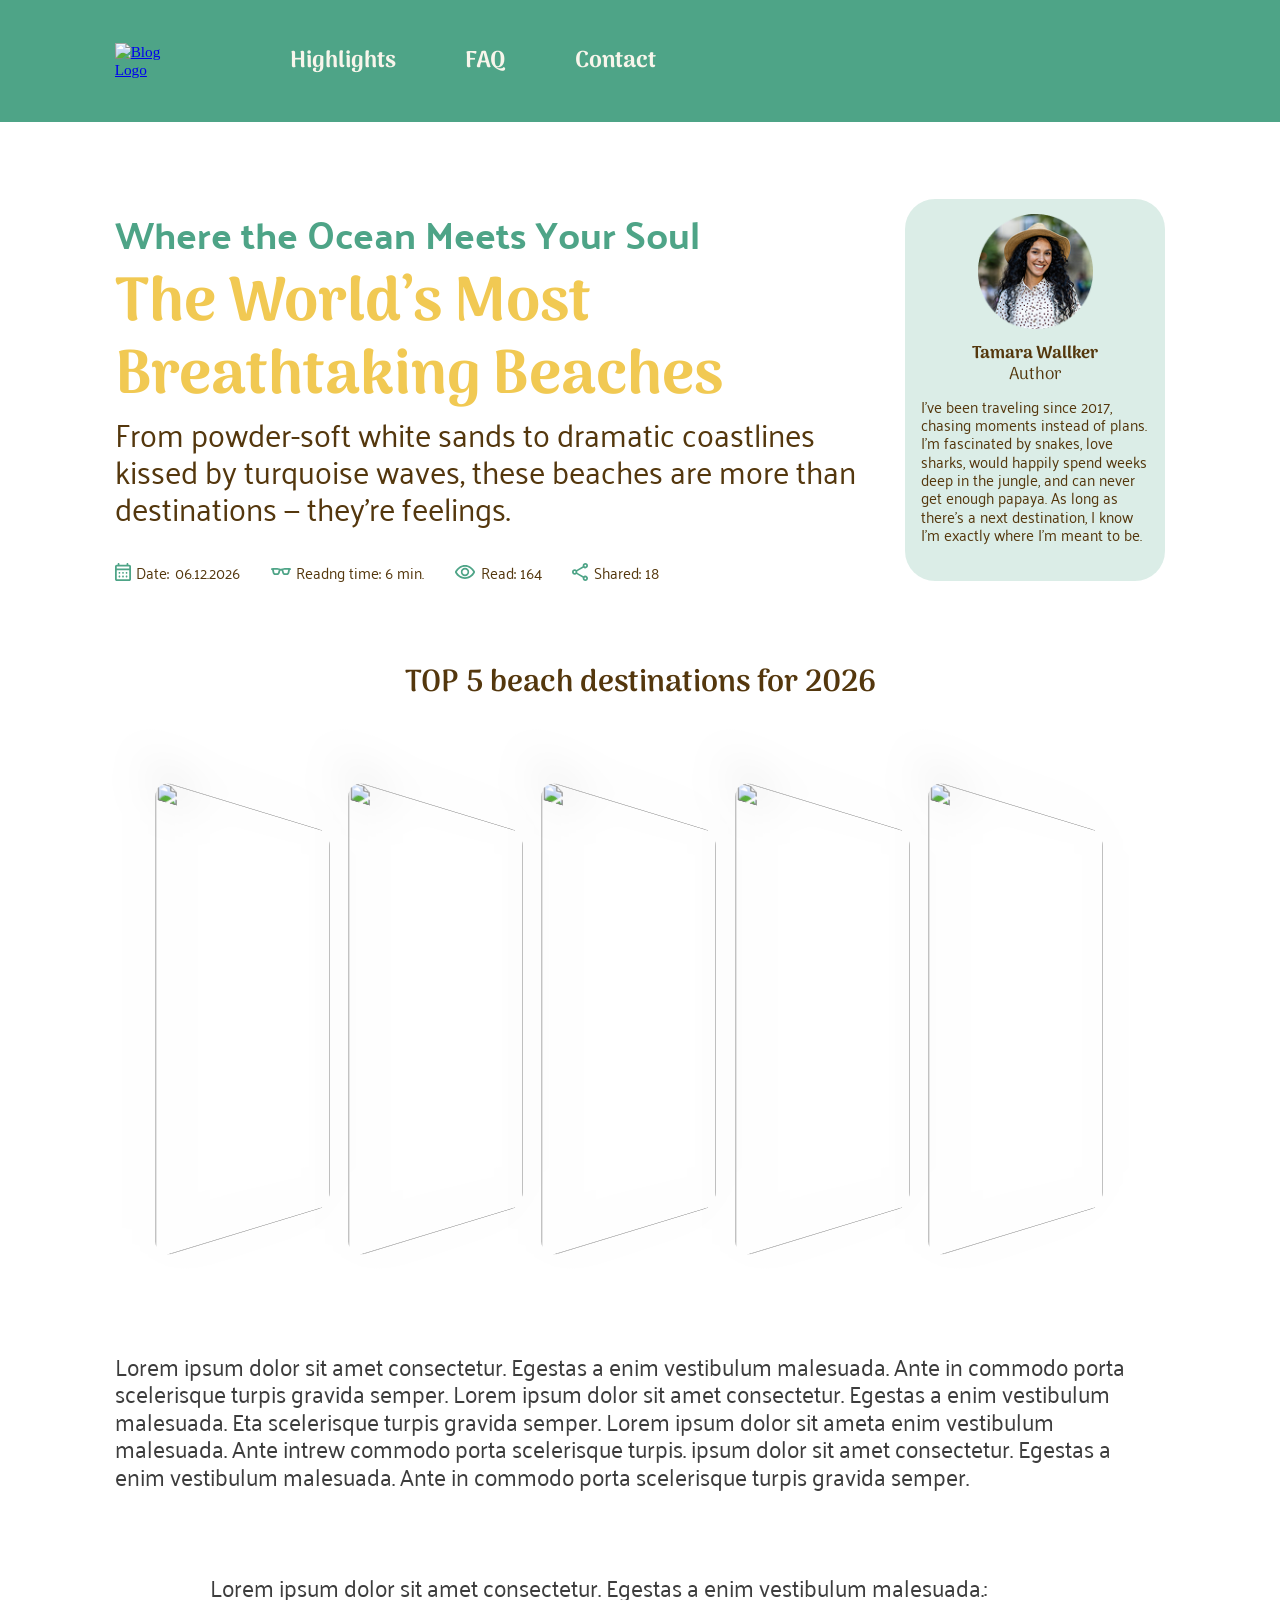
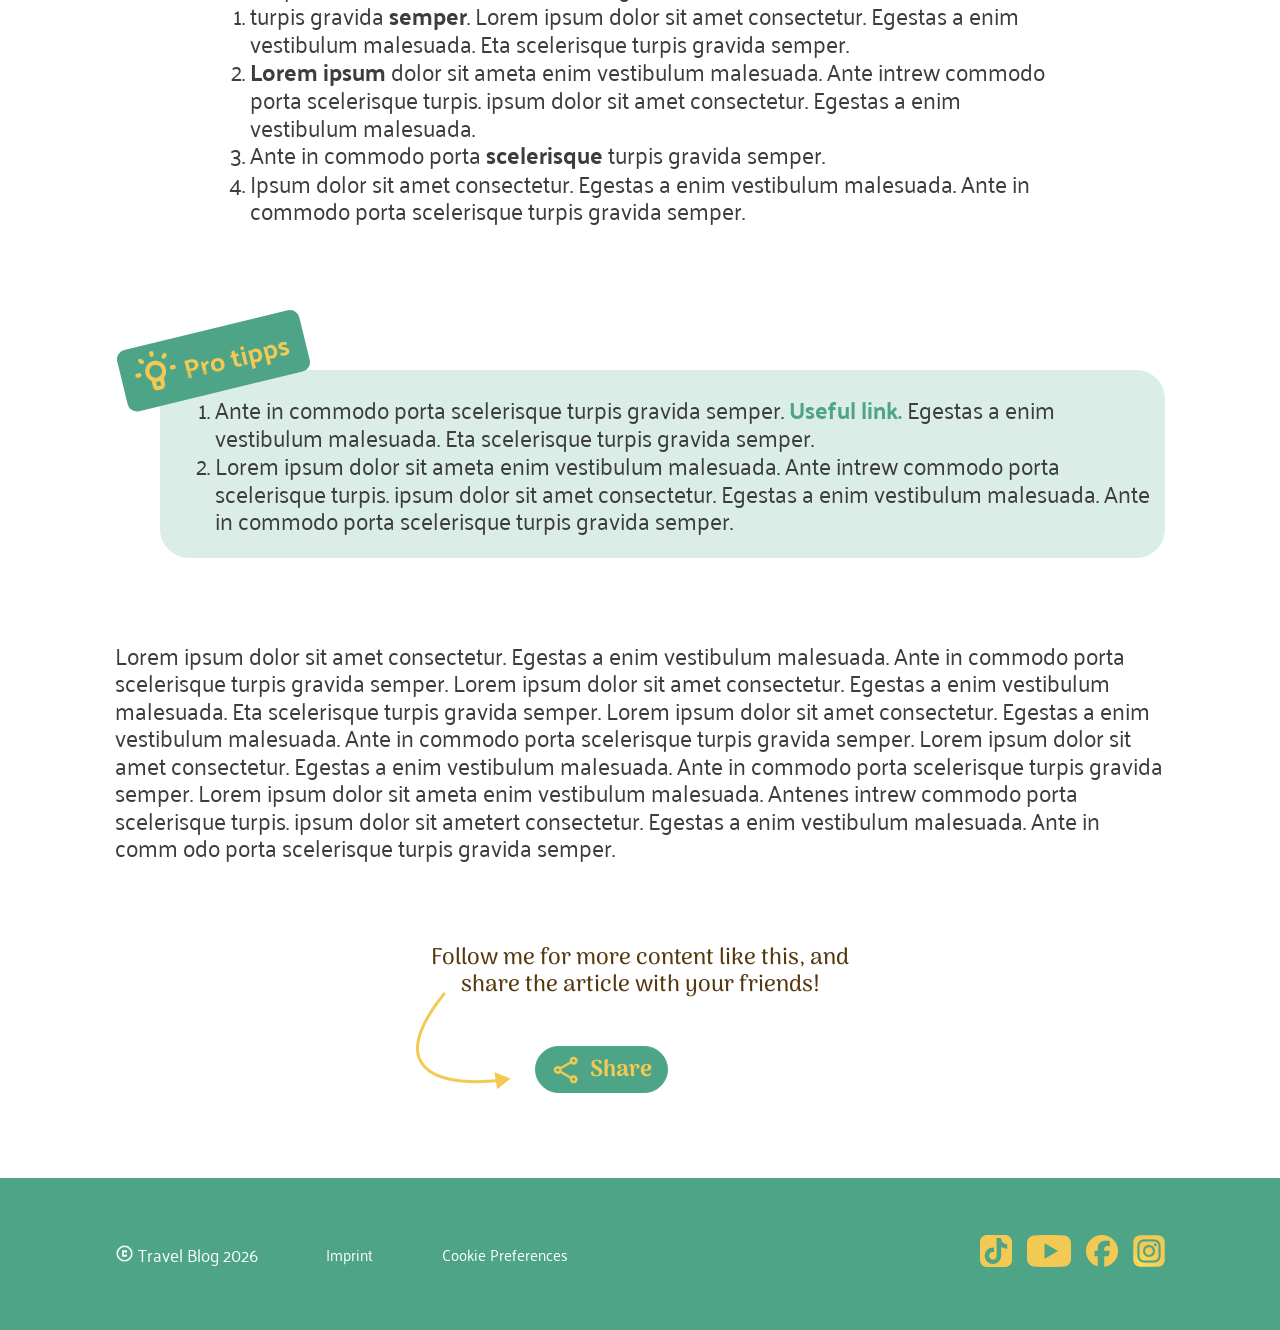
==== article_1.html @ da07038d "wip" ====
<!DOCTYPE html>
<html lang="en">

<head>
    <meta charset="UTF-8">
    <meta name="viewport" content="width=device-width, initial-scale=1.0">
    <link rel="stylesheet" href="./style.css">
    <link rel="stylesheet" href="./fonts.css">
    <title>Article 1 / Carousel</title>
</head>

<body>
    <header class="site-header">
        <div class="site-header_content">
            <a href="#" class="logo">
                <img src="./assets/icons/logo.svg" alt="Blog Logo">
            </a>

            <nav class="site-nav">
                <a href="./index.html#highlights">Highlights</a>
                <a href="./index.html#faq">FAQ</a>
                <a href="./index.html#contact">Contact</a>
            </nav>
        </div>
    </header>
    <section class="author_section">
        <div class="author_header">
            <div class="title_wrapper">
                <h2>Where the Ocean Meets Your Soul</h2>
                <h1>The World’s Most Breathtaking Beaches</h1>
                <p>From powder-soft white sands to dramatic coastlines kissed by turquoise waves, these beaches are more
                    than
                    destinations — they’re feelings.</p>
            </div>
            <div class="header_date">
                <div class="wrapper">
                    <img src="./assets/icons/calendar_month.svg" alt="">
                    <p>Date:</p><p id="date"></p>
                </div>
                <div class="wrapper">
                    <img src="./assets/icons/eyeglasses_2.svg" alt="">
                    <p>Readng time: 6 min.</p>
                </div>
                <div class="wrapper">
                    <img src="./assets/icons/visibility.svg" alt="">
                    <p>Read: 164</p>
                </div>
                <div class="wrapper">
                    <img src="./assets/icons/share.svg" alt="">
                    <p>Shared: 18</p>
                </div>
            </div>
        </div>

        <div class="author_card">
            <img src="./assets/img/Avatar.png" alt="Bild der Autorin">
            <div class="author_name">
                <h3>Tamara Wallker</h3>
                <h4>Author</h4>
            </div>
            <p>I’ve been traveling since 2017, chasing moments instead of plans.
                I’m fascinated by snakes, love sharks, would happily spend weeks deep in the jungle, and can never get
                enough papaya. As long as there’s a next destination, I know I’m exactly where I’m meant to be.</p>
        </div>
    </section>
    <section class="carousel_section">
        <h2>TOP 5 beach destinations for 2026</h2>
        <div class="carousel">
            <div class="carousel_element">
                <img src="./assets/img/beach_4.jpg" alt="">
            </div>
            <div class="carousel_element">
                <img src="./assets/img/beach_3.jpg" alt="">
            </div>
            <div class="carousel_element">
                <img src="./assets/img/beach_2.jpg" alt="">
            </div>
            <div class="carousel_element">
                <img src="./assets/img/beach_1.jpg" alt="">
            </div>
            <div class="carousel_element">
                <img src="./assets/img/beach_5.jpg" alt="">
            </div>
        </div>
    </section>
    <section class="text_section">
        <p>Lorem ipsum dolor sit amet consectetur. Egestas a enim vestibulum malesuada. Ante in commodo porta
            scelerisque turpis gravida semper. Lorem ipsum dolor sit amet consectetur. Egestas a enim vestibulum
            malesuada. Eta scelerisque turpis gravida semper. Lorem ipsum dolor sit ameta enim vestibulum malesuada.
            Ante intrew commodo porta scelerisque turpis. ipsum dolor sit amet consectetur. Egestas a enim vestibulum
            malesuada. Ante in commodo porta scelerisque turpis gravida semper.
        </p>

        <div class="list">
            <p>Lorem ipsum dolor sit amet consectetur. Egestas a enim vestibulum malesuada.:</p>
            <ol>
                <li>turpis gravida <span>semper</span>. Lorem ipsum dolor sit amet consectetur. Egestas a enim
                    vestibulum malesuada.
                    Eta
                    scelerisque turpis gravida semper.</li>
                <li><span>Lorem ipsum</span> dolor sit ameta enim vestibulum malesuada. Ante intrew commodo porta
                    scelerisque turpis.
                    ipsum dolor sit amet consectetur. Egestas a enim vestibulum malesuada.</li>
                <li> Ante in commodo porta <span>scelerisque</span> turpis gravida semper. </li>
                <li>Ipsum dolor sit amet consectetur. Egestas a enim vestibulum malesuada. Ante in commodo porta
                    scelerisque
                    turpis gravida semper. </li>
            </ol>
        </div>

        <div class="tipps">
            <img src="./assets/icons/tipps_icon.svg" alt="">
            <div class="tipps_wrapper">
                <ol>
                    <li>Ante in commodo porta scelerisque turpis gravida semper. <span>Useful link.</span> Egestas a
                        enim vestibulum
                        malesuada. Eta scelerisque turpis gravida semper.</li>
                    <li>Lorem ipsum dolor sit ameta enim vestibulum malesuada. Ante intrew commodo porta scelerisque
                        turpis.
                        ipsum dolor sit amet consectetur. Egestas a enim vestibulum malesuada. Ante in commodo porta
                        scelerisque turpis gravida semper.</li>
                </ol>
            </div>
        </div>

        <p>Lorem ipsum dolor sit amet consectetur. Egestas a enim vestibulum malesuada. Ante in commodo porta
            scelerisque turpis gravida semper. Lorem ipsum dolor sit amet consectetur. Egestas a enim vestibulum
            malesuada. Eta scelerisque turpis gravida semper. Lorem ipsum dolor sit amet consectetur.
            Egestas a enim vestibulum malesuada. Ante in commodo porta scelerisque turpis gravida semper. Lorem ipsum
            dolor sit amet consectetur. Egestas a enim vestibulum malesuada. Ante in commodo porta scelerisque turpis
            gravida semper. Lorem ipsum dolor sit ameta enim vestibulum malesuada. Antenes intrew commodo porta
            scelerisque turpis. ipsum dolor sit ametert consectetur. Egestas a enim vestibulum malesuada. Ante in comm
            odo porta scelerisque turpis gravida semper.
        </p>
    </section>

    <section class="follow_section">
        <p>
            <img src="./assets/icons/arrow.svg" alt="">
            <img src="./assets/icons/arrow_responsive.svg" class="arrow_responsive" alt="">
            Follow me for more content like this, and<br>share the article with your friends!
        </p>
        <div class="share_wrapper">
            <button class="share_button">
                <img src="./assets/icons/share_yellow.svg" alt="share_icon_yellow">
                Share
            </button>
            <div class="share_links_div">
                <img src="./assets/icons/share.svg" alt="share_icon_green">
                <div class="share_links">
                    <a href="#">LinkedIn</a>
                    <a href="#">WhatsApp</a>
                </div>
            </div>
        </div>
    </section>

    <footer>
        <div class="footer_wrapper">
            <div class="footer_schriftlich">
                <div class="footer_copyright">
                    <img src="assets/icons/copyright-2.png">
                    <p>Travel Blog 2026</p>
                </div>
                <p>Imprint</p>
                <p>Cookie Preferences</p>
            </div>

            <div class="footer_social">
                <a href="https://www.tiktok.com/explore"><img src="assets/icons/Tiktok_icon 1.png" alt="Tiktok"></a>
                <a href="https://www.youtube.com/"><img src="assets/icons/youtube.png" alt="Youtube"></a>
                <a href="https://www.facebook.com/"><img src="assets/icons/facebook.png" alt="Facebook"></a>
                <a href="https://www.instagram.com/"> <img src="assets/icons/Instagram_logo_2016 1.png" alt="Instagram">
                </a>
            </div>
        </div>
    </footer>

    <script>
        const d = new Date();
        const day = String(d.getDate()).padStart(2, '0');
        const month = String(d.getMonth() + 1).padStart(2, '0'); // +1, da Monate bei 0 beginnen
        const year = d.getFullYear();
        const formattedDate = `${day}.${month}.${year}`;
        document.getElementById("date").innerHTML = formattedDate;
    </script>
</body>

</html>
---- style.css ----
* {
    margin: 0;
    box-sizing: border-box;
    scroll-behavior: smooth;
}

html {
    font-size: 16px;
}

.site-header {
    background-color: rgba(78, 164, 135, 1);
    width: 100%;
}

.site-header_content {
    height: 8rem;
    padding: 0 7.5rem;
    display: flex;
    align-items: center;
    gap: 7rem;
}

.site-nav a:hover {
    color: rgba(241, 201, 83, 1);
}

.logo img {
    width: 4.5rem;
    height: auto;
    display: block;
}

.site-nav {
    display: flex;
    gap: 4.5rem;
    flex-direction: row;
}

.site-nav a {
    text-decoration: none;
    color: rgba(248, 245, 235, 1);
    font-family: 'Arima';
    font-weight: 700;
    font-size: 1.5rem;
}


.hero-section {
    width: 100%;
}

.hero-shell {
    width: 100%;
    max-width: none;
    margin: 0;
    padding-bottom: 26px;
    overflow: hidden;
}

.hero-stage {
    position: relative;
    width: 100%;
    max-width: none;
    height: 515px;
    margin: 0;
    overflow: visible;
}

.hero-bg {
    position: absolute;
    inset: 0;
    width: 100%;
    height: 515px;
    object-fit: cover;
    object-position: center;
    transform: none;
    left: 0;
    z-index: 1;
}

.hero-left {
    position: absolute;
    top: 0;
    left: 0;
    width: 647px;
    height: 540px;
    z-index: 3;
    pointer-events: none;
}

.hero-shape {
    position: absolute;
    top: 0;
    left: 0;
    width: 647px;
    height: 540px;
    object-fit: fill;
    display: block;
    z-index: 1;
}

.hero-text {
    position: absolute;
    top: 143px;
    left: 104px;
    width: 345px;
    height: 227px;
    display: flex;
    flex-direction: column;
    gap: 32px;
    z-index: 4;
}

.hero-text h1 {
    font-family: 'Arima';
    font-weight: 700;
    font-size: 60px;
    line-height: 1.2;
    color: rgba(84, 55, 13, 1);
    margin: 0;
}

.hero-text p {
    font-family: 'Palanquin';
    font-weight: 500;
    font-size: 28px;
    line-height: 1.1;
    color: rgba(84, 55, 13, 1);
    margin: 0;
}

.hero-badge {
    position: absolute;
    left: 444px;
    top: 284px;
    width: 160px;
    height: 160px;

    z-index: 6;
    border-radius: 50%;
    background: #4EA487;
    box-shadow: 0 10px 22px rgba(0, 0, 0, 0.25);
}

.hero-badge-rotator {
    position: absolute;
    width: 132px;
    height: 132px;
    top: 50%;
    left: 50%;
    transform: translate(-50%, -50%);
    animation: rotateBadge 18s linear infinite;
    z-index: 2;
}

.hero-badge-text {
    width: 132px;
    height: 132px;
    display: block;
    object-fit: contain;
}

.hero-flag {
    position: absolute;
    top: 50%;
    left: 50%;
    width: 52px;
    height: 52px;
    transform: translate(-50%, -50%);
    object-fit: contain;
    z-index: 3;
}

@keyframes rotateBadge {
    from {
        transform: translate(-50%, -50%) rotate(0deg);
    }

    to {
        transform: translate(-50%, -50%) rotate(360deg);
    }
}

.highlights_section,
.hero_section,
.faq_section,
.form_section,
.site-header,
.author_section,
.carousel_section,
.text_section,
.follow_section,
footer {
    padding: 0rem max(calc(50% - 720px), 0rem);
}

.highlights_section {
    display: flex;
    flex-direction: column;
    align-items: center;
    gap: 5.5rem;
    margin-top: 6.625rem;
}

.highlights_header {
    padding: 0 7.5rem;
    display: flex;
    flex-direction: column;
    align-items: center;
    gap: 1.5rem;
}

.highlights_header p {
    font-family: 'Palanquin';
    font-weight: 500;
    font-size: 1.5rem;
    text-align: center;
    color: #54370D;
}

.highlights_header_wrapper {
    display: flex;
    align-items: center;
    gap: 0.5rem;
}

.highlights_header_wrapper img {
    height: 3rem;
    width: 100%;
}

.highlights_header h2 {
    font-family: 'Arima';
    font-weight: 700;
    font-size: 3.25rem;
    color: #4EA487;
}

.slider {
    display: flex;
    justify-content: center;
    align-items: center;
    width: 100%;
    padding: 0 7.5rem;
}

.slider_a {
    position: relative;
    width: 100%;
    height: 33.313rem;
    display: flex;
    justify-content: center;
    align-items: flex-end;
    overflow: hidden;
    cursor: pointer;
}

.slider_a_wrapper {
    z-index: 1;
    width: 100%;
    height: 100%;
    position: absolute;
    display: flex;
}

.slider_a_element {
    position: absolute;
    width: 100%;
    height: 100%;
    opacity: 0;
    z-index: 0;
    transition: opacity 150ms;
    cursor: pointer;
    border-top-right-radius: 100px;
    background-size: cover;
    /* DAS ist der Schlüssel */
    background-position: center;
    /* optional, aber wichtig */
    background-repeat: no-repeat;
}

.slider_buttons_wrapper {
    display: flex;
    gap: 1.375rem;
    z-index: 2;
}

.element_one {
    background-image: url("./assets/img/slider_image_1.png");
}

.element_two {
    background-image: url("./assets/img/slider_image_2.png");
}

.element_three {
    background-image: url("./assets/img/slider_image_3.png");
}

.element_four {
    background-image: url("./assets/img/slider_image_4.png");
}

.slider_a:has(input[value="one"]:checked) .element_one {
    opacity: 1;
    z-index: 1;
}

.slider_a:has(input[value="two"]:checked) .element_two {
    opacity: 1;
    z-index: 1;
}

.slider_a:has(input[value="three"]:checked) .element_three {
    opacity: 1;
    z-index: 1;
}

.slider_a:has(input[value="four"]:checked) .element_four {
    opacity: 1;
    z-index: 1;
}

.slider_a:has(input[value="one"]:checked) .radio_button_one {
    width: 2.5rem;
    background-color: #F1C953;
}

.slider_a:has(input[value="two"]:checked) .radio_button_two {
    width: 2.5rem;
    background-color: #F1C953;
}

.slider_a:has(input[value="three"]:checked) .radio_button_three {
    width: 2.5rem;
    background-color: #F1C953;
}

.slider_a:has(input[value="four"]:checked) .radio_button_four {
    width: 2.5rem;
    background-color: #F1C953;
}

.slider_element_text {
    width: 72%;
    top: 3.375rem;
    left: 2.375rem;
    padding: 1rem 1.5rem;
    position: absolute;
    color: white;
    background: #FFFFFF1A;
    backdrop-filter: blur(5px);
}

.slider_element_text h2 {
    font-family: 'Palanquin Dark';
    font-weight: 600;
    font-size: 3rem;
    padding-bottom: 0.5rem;
    line-height: 100%;
}

.slider_element_text p {
    display: inline;
    font-family: 'Palanquin';
    font-weight: 400;
    font-size: 1.75rem;
    line-height: 110%;
}

.radio_button {
    width: 1.75rem;
    height: 1.75rem;
    border-radius: 1.25rem;
    background-color: white;
    cursor: pointer;
}

.faq {
    display: 100%;
    padding: 7.813rem 7.5rem;
    display: flex;
    flex-direction: column;
    justify-content: center;
    align-items: center;
}

.faq_main {
    display: flex;
    flex-direction: row;
    align-items: center;
    gap: 0.5rem;
}

.faq_main>h3 {
    font-family: 'Arima';
    font-weight: 700;
    line-height: 120%;
    color: #4EA487;
    font-size: 3.25rem;
}

.faq_main>img {
    height: 3rem;
    width: 3rem;
}

.faq_container {
    width: 75rem;
    border: solid 0px;
    border-radius: 0.75rem;
    padding: 1rem 0.875rem;

}

.faq_container>summary {

    list-style: none;
    display: flex;
    justify-content: space-between;
    align-items: center;
    cursor: pointer;
}

details {
    width: 1200px;
    background-color: #f1c953;
    border: solid 0px;
    border-radius: 0.75rem;
    padding: 1rem 0.875rem;
}

details>summary {
    list-style: none;
    display: flex;
    justify-content: space-between;
    align-items: center;
    height: 1.813rem;
}

details>summary>h4 {
    font-family: Palanquin;
    font-size: 1.5rem;
    color: #54370D;
}

.arrow-img {
    transition: transform 0.5s ease;
}

details[open] .arrow-img {
    transform: rotate(-180deg);

}

details>p {
    border-radius: 0.313rem;
    line-height: 120%;
    font-family: 'Palanquin';
    font-weight: 500;
    padding: 4px 10px;
    background-color: white;
    color: #54370D;
    font-size: 1rem;
}

.faq {
    display: 100%;
    padding: 7.813rem 7.5rem;
    display: flex;
    flex-direction: column;
    justify-content: center;
    align-items: center;
}

.faq_main {
    display: flex;
    flex-direction: row;
    align-items: center;
    gap: 0rem;
}

.faq_main>h3 {
    color: #4EA487;
    font-size: 3.25rem;
}

.faq_main>img {
    height: 3rem;
    width: 3rem;
}

.faq_container {
    width: 75rem;
    border: solid 0px;
    border-radius: 0.75rem;
    padding: 1rem 0.875rem;

}

.faq_container>summary {

    list-style: none;
    display: flex;
    justify-content: space-between;
    align-items: center;
    cursor: pointer;
}

details {
    width: 1200px;
    background-color: #f1c953;
    border: solid 0px;
    border-radius: 0.75rem;
    padding: 1rem 0.875rem;
}

details>summary {
    list-style: none;
    display: flex;
    justify-content: space-between;
    align-items: center;
    height: 1.813rem;
}

details>summary>h4 {
    font-family: Palanquin;
    font-size: 1.5rem;
    color: #54370D;
}

.arrow-img {
    transition: transform 0.5s ease;
}

details[open] .arrow-img {
    transform: rotate(-180deg);

}

.form {
    display: flex;
    justify-content: center;
    width: 100%;
    padding: 7.813rem 7.5rem;
}

.contact_form {
    height: 37.375rem;
    width: 68.75rem;

    display: flex;
    flex-direction: column;
    align-items: center;
}

.contact_form>div {
    display: flex;
    flex-direction: row;
    gap: 2.5rem;
    gap: 2.5rem;
    width: 100%;
}

.contact_main {
    font-family: 'Arima';
    font-weight: 700;
    font-size: 3.25rem;
    font-size: 3.25rem;
    color: #4EA487;
    display: flex;
    flex-direction: row;
    align-items: center;
    justify-content: center;
}

.contact_main h3 {
    margin-left: -1.875rem;
    margin-left: -1.875rem;
}

.contact_main>img {
    height: 3rem;
    width: 3rem;
    height: 3rem;
    width: 3rem;

}

.contact_form>p {
    color: #54370D;
    font-family: 'Palanquin';
    font-weight: 500;
    font-style: medium;
    font-size: 1.5rem;

    text-align: center;
    line-height: 1;
}

.label {
    color: #54370D;
    font-family: 'Palanquin';
    font-weight: 500;
    font-size: 1.5rem;
    display: flex;
    flex-direction: column;
    flex: 1;
    gap: 0.625rem;
    padding: 3rem 0 0 0;
}

.label input {
    color: #4EA487;
    font-family: 'Palanquin';
    font-weight: 500;
    font-size: 1.5rem;
    border: none;
    border-bottom: 1px solid #54370D;
    outline: none;
}

.slider_buttons_wrapper label {
    margin-bottom: 2.75rem;
}

.privacy_policy {
    color: #4EA487;
}

.privacy_policy a {
    font-weight: normal;
    transition: font-weight 0.2s ease;
    text-decoration: none;
}

.privacy_policy a:hover {
    font-weight: 500;
    text-shadow: 0.5px 0 0 currentColor;
}

.privacy_policy a,
.privacy_policy a:visited,
.privacy_policy a:active {
    color: #4ea487;
}

#checkbox {
    background-color: #4ea487;
}

button {
    display: flex;
    justify-content: center;
    align-items: center;
    font-family: 'Arima';
    font-size: 1.5rem;
    font-weight: 700;
    color: #737373;
    background-color: white;
    border: solid 1px #737373;
    border-radius: 40px;
    padding: 1.5rem 1.5rem;
    height: 3rem;
    width: 8.688rem;
}

footer {
    margin-top: 5rem;
    background-color: #4ea487;
}

.footer_wrapper {
    color: white;
    font-size: 1rem;
    width: 100%;
    padding: 3.75rem 7.5rem;
    display: flex;
    justify-content: space-between;
    align-items: center;

}

.footer_schriftlich {
    font-family: Palaquin;
    display: flex;
    gap: 4.5rem;
    font-family: 'Palanquin';
    font-weight: 400;
    align-items: center;
    line-height: 120%;
}

.footer_copyright {
    display: flex;
    flex-direction: row;
    align-items: center;
    gap: 0.25rem;
    font-size: 1.125rem;
}

.footer_copyright>img {
    width: 1.25rem;
    height: 1.25rem;
    width: 1.25rem;
    height: 1.25rem;
}

.footer_social {
    display: flex;
    gap: 1rem;
}

@media (max-width: 767px) {
    .site-header_content {
        height: 70px;
        padding: 0;
        justify-content: center;
        gap: 0;
    }

    .logo img {
        width: 56px;
        height: 56px;
        object-fit: contain;
    }

    .site-nav {
        display: none;
    }

    .hero-shell {
        width: 100%;
        padding-bottom: 0;
        overflow: hidden;
    }

    .hero-stage {
        width: 100%;
        height: 530px;
        margin: 0;
        overflow: hidden;
    }

    .hero-bg {
        width: 100%;
        height: 530px;
        left: 0;
        transform: none;
        object-fit: cover;
        object-position: 58% center;
    }

    .hero-left {
        top: 0;
        left: 0;
        width: 260px;
        height: 260px;
    }

    .hero-shape {
        width: 260px;
        height: 260px;
        object-fit: fill;
    }

    .hero-text {
        display: none;
    }

    .hero-badge {
        left: 76px;
        top: 80px;
        width: 160px;
        height: 160px;
    }


}

/*==================================ARTICLE 1===================================*/
.author_section {
    margin: 0 7.5rem;
    margin-top: 5rem;
    display: flex;
    gap: 1.688rem;
    justify-content: space-between;
}

.author_card {
    display: flex;
    flex-direction: column;
    align-items: center;
    width: 17rem;
    background-color: #4EA48733;
    border-radius: 30px;
    padding: 1rem 1rem;
    flex-shrink: 0;
    max-height: 25rem;
}

.author_card img {
    width: 7.5rem;
}

.header_date {
    font-family: 'Palanquin';
    font-weight: 400;
    line-height: 120%;
    color: #54370D;
    display: flex;
    gap: 2rem;
    padding-top: 2.5rem;
}

.wrapper {
    display: flex;
    align-items: center;
    gap: 0.375rem;
}

.author_section p {
    font-family: 'Palanquin';
    font-weight: 400;
    color: #54370D;
    line-height: 120%;
}

.author_header h2 {
    font-family: 'Palanquin';
    font-weight: 600;
    color: #4EA487;
    font-size: 2.5rem;
}

.author_header h1 {
    font-family: 'Arima';
    font-weight: 700;
    color: #F1C953;
    font-size: 4rem;
    line-height: 120%;
}

.title_wrapper p {
    font-size: 2rem;
    line-height: 120%;
    gap: 0.5rem;
}

.author_name {
    font-size: 1.125rem;
    font-family: 'Arima';
    text-align: center;
    padding-top: 1rem;
    padding-bottom: 0.75rem;
    line-height: 120%;
    color: #54370D;
}

.author_name>h3 {
    font-size: 1.125rem;
    font-weight: 700;
}

.author_name>h4 {
    font-weight: 400;
}

.carousel_section {
    display: flex;
    align-items: center;
    flex-direction: column;
    margin: 0 10.625rem;
    margin-top: 5.5rem;
}

.carousel {
    display: flex;
    justify-content: center;
    width: 100%;
    gap: 10px;
}

.carousel_element {
    z-index: 1;
    width: 18.75rem;
    height: 27.5rem;
    transform: perspective(250px) rotateY(20deg) translateX(0);
    transform-origin: 50% 50%;
    transition: transform 250ms ease-in-out;
}

.carousel_element img {
    filter: drop-shadow(5px -9px 20px rgba(0, 0, 0, 0.25));
    border-radius: 1rem;
    width: 100%;
    height: 100%;
    object-fit: cover;
}

.carousel:has(.carousel_element:hover) .carousel_element:has(~ .carousel_element:hover) {
    transform: perspective(250px) rotateY(20deg) translateX(-50px);
}

.carousel_element:hover {
    z-index: 2;
    transform: perspective(250px) rotateY(0deg) translateX(0) scaleX(1.5) scaleY(1);
}

.carousel_element:hover~.carousel_element {
    transform: perspective(250px) rotateY(-20deg) translateX(50px);
}

.carousel_section>h2 {
    font-family: 'Arima';
    font-weight: 600;
    font-size: 2rem;
    line-height: 120%;
    text-align: center;
    color: #54370D;
    margin-bottom: 7rem;
}

.text_section {
    margin: 0 7.5rem;
    margin-top: 8rem;
}

.text_section p,
li {
    font-family: 'Palanquin';
    font-weight: 400;
    font-size: 1.5rem;
    line-height: 120%;
    color: #3D3D3D;
}

.list {
    margin: 5.5rem 6.25rem;
}

.list span {
    font-weight: 700;
}

.tipps {
    position: relative;
    min-height: 16.25rem;
    margin-bottom: 5.5rem;
}

.tipps>img {
    width: 12.875rem;
    position: absolute;
}

.tipps_wrapper {
    position: absolute;
    top: 4.063rem;
    left: 2.938rem;
    border-radius: 1.875rem;
    padding: 1.625rem 1rem;
    background-color: #4EA48733;
}

.tipps_wrapper span {
    color: #4EA487;
    font-weight: 700;
}

.follow_section {
    display: flex;
    align-items: center;
    flex-direction: column;
    gap: 3rem;
    margin-top: 5.5rem;
}

.follow_section>p {
    position: relative;
    text-align: center;
    font-family: 'Arima';
    font-weight: 500;
    font-size: 1.5rem;
    line-height: 120%;
    color: #54370D;
}

.follow_section>p>img {
    position: absolute;
    top: 3.125rem;
    left: -1rem;
}

.share_button {
    border-color: #4EA487;
    background-color: #4EA487;
    color: #F1C953;
    padding: 1.5rem 1.5rem;
    margin-left: 3.25rem;
    margin-right: 0.5rem;
}

.share_wrapper {
    display: flex;
}

@keyframes fade_out {
    from {
        opacity: 100%;
    }

    to {
        opacity: 0%;
        width: 0;
        margin-left: 0.5rem;
    }
}

@keyframes fade_in {
    0% {
        opacity: 0;
        transform: translateX(30px);
    }

    100% {
        opacity: 1;
        transform: translateX(0);
    }
}

@keyframes less_margin {
    from {
        margin-left: 3.25rem;
    }

    to {
        margin-left: 0.5rem;
    }
}

.share_links {
    display: flex;
    flex-direction: column;
}

.share_links a {
    font-family: 'Arima';
    font-weight: 600;
    font-size: 1.125rem;
    color: #4EA487;
    text-decoration: underline;
}

.share_links_div {
    display: flex;
    align-items: center;
    opacity: 0;
    gap: 0.5rem;
}

.share_links_div img {
    height: 2rem;
    width: 2rem;
}

.share_button:focus img {
    animation: fade_out 250ms forwards;
}

.share_button:focus {
    animation: less_margin 250ms forwards;
}

.share_button:focus+.share_links_div {
    animation: fade_in 250ms forwards
}

.share_button>img {
    padding-right: 0.5rem;
}

/*==================================ARTICLE 3===================================*/

.site-header {
    background-color: rgba(78, 164, 135, 1);
    width: 100%;
}

.site-header_content {
    max-width: 1440px;
    margin: 0 auto;
    height: 8rem;
    padding: 0 7.5rem;
    display: flex;
    align-items: center;
    gap: 7rem;
}

.site-nav a:hover {
    color: rgba(241, 201, 83, 1);
}

.logo img {
    width: 4.5rem;
    height: auto;
    display: block;
}

.site-nav {
    display: flex;
    gap: 4.5rem;
    flex-direction: row;
}

.site-nav a {
    text-decoration: none;
    color: rgba(248, 245, 235, 1);
    font-family: 'Arima';
    font-weight: 700;
    font-size: 1.5rem;
}

main {
    padding: 5rem 7.5rem;
}

.main_section {
    display: flex;
    flex-direction: row;
    align-items: center;
    width: 75rem;
    height: 24.313rem;
    margin: 0 auto;
    gap: 1.563rem;
}

article>h3 {
    font-family: Palaquin;
    font-weight: 600;
    font-style: SemiBold;
    font-size: 2.5rem;
    line-height: 120%;
    color: #4ea487;
}

article>h2 {
    font-family: Arima;
    font-weight: 700;
    font-style: Bold;
    font-size: 3.875rem;
    line-height: 110%;
    color: #f1c953;
}

article>p {
    font-family: Palaquin;
    font-weight: 400;
    font-style: Regular;
    font-size: 1.75rem;
    color: #54370d;

    height: 5.813rem;
    width: 56.375;
}

.main_section_container {
    height: 1.188rem;
    width: 35.75rem;
    gap: 2rem;

    display: flex;
    flex-direction: row;
    justify-content: space-between;
}

.main_section_icon {
    display: flex;
    align-items: center;
    gap: 0.375rem;
}

main>p {
    margin: 0 auto;
    display: flex;
    justify-content: center;

    width: 75rem;
    height: 10.875rem;
    font-size: 1.5rem;
    font-family: Palanquin;
    font-size: 1.5rem;
    line-height: 120%;
    color: #3d3d3d;
}

.main_section_icon>p {
    font-family: Palaquin;
    font-weight: 400;
    font-style: Regular;
    font-size: 1rem;
    color: #54370d;
    line-height: 120%;
}

aside {
    height: 24.313rem;
    width: 17rem;
    background-color: #4ea487;
    border: solid #4ea487;
    border-radius: 1rem;
    padding: 1rem;

    line-height: 120%;

    display: flex;
    flex-direction: column;
    align-items: center;
}

aside>img {
    height: 7.5rem;
    width: 7.5rem;

}

aside>h4 {
    font-size: 1.125rem;
    font-family: Arima;
    font-weight: 700;
    color: #54370d;
    gap: 0.5rem;
    padding: 0.5rem 0 0 0;

}

aside>p {
    font-size: 1rem;
    font-family: Arima;
    font-weight: 400;
    color: #54370d;
}

aside>h6 {
    font-size: 1rem;
    font-family: Palanquin;
    font-weight: 400;
    color: #54370d;
}

.rain_section {
    margin: 0 auto;

    padding: 0 7.5rem 5rem 7.5rem;
    display: flex;
    flex-direction: column;
    align-items: center;
}

.rain_section>h4 {
    font-family: Arima;
    font-weight: 600;
    font-style: SemiBold;
    font-size: 2rem;
    line-height: 120%;
    color: #54370d;
}


.rain_section>p {
    height: 10.875rem;
    width: 75rem;
    font-family: Palanquin;
    font-weight: 25rem;
    font-style: Regular;
    font-size: 1.5rem;
    line-height: 120%;
    color: #3d3d3d;
}

.graphics_content {
    width: 69.875rem;
    height: 45.438;
    margin: 0 auto;
    display: flex;
    flex-direction: row;
    gap: 5rem;
}

.graphics_info {
    display: flex;
    flex-direction: column;
    justify-content: space-between;
    align-items: center;
    height: 45.438rem;
    width: 32.438rem;
}

.graphics_info>h4 {
    font-family: Arima;
    font-weight: 600;
    font-style: SemiBold;
    font-size: 2rem;
    line-height: 120%;
    color: #54370d;
}

.graphics_info>p {
    font-family: Palanquin;
    font-weight: 400;
    font-style: Regular;
    font-size: 1.5rem;
    line-height: 120%;
    color: #3d3d3d;
}

.graphics_info>img {
    width: 32.438rem;
    height: 29.438rem;
}

.section_button {
    margin: 0 auto;
    padding: 0px 7.5rem 5rem 7.5rem;

    display: flex;
    flex-direction: column;
    justify-content: center;
    align-items: center;
}

.section_button>p {
    width: 75rem;
    height: 14.5rem;
    font-family: Palanquin;
    font-weight: 400;
    font-style: Regular;
    font-size: 1.5rem;
    line-height: 120%;
    color: #3d3d3d;
}

.button_content {
    height: 9.625rem;
    width: 30.813rem;
    gap: 3rem;
    display: flex;
    flex-direction: column;
    align-items: center;
}


.article-video {
    position: relative;
    width: 931px;
    height: 520px;
    margin: 137px auto;
    border-radius: 53px;
    overflow: hidden;
}

.article-video img {
    width: 100%;
    height: 100%;
    object-fit: cover;
    display: block;
}

.play-button {
    position: absolute;
    top: 50%;
    left: 50%;
    width: 146px;
    height: 146px;
    transform: translate(-50%, -50%);

    object-fit: contain;
    pointer-events: none;
    max-width: 146px;
    max-height: 146px;
}

.arrow_responsive {
    visibility: hidden;
}

/* ============================RESPONSIVE==================================== */

@media screen and (max-width:1440px) {
    html {
        font-size: clamp(0.875rem, 0.5982rem + 0.4467vw, 1rem);
        /*min 14px max 16px min 992px max 1440px*/
    }
}

@media screen and (max-width:992px) {
    html {
        font-size: clamp(0.75rem, 0.674rem + 0.3241vw, 0.875rem);
        /*min 12px max 14px min 375px max 992px*/
    }

    .nav-bar a:not(.call-button) {
        display: none;
    }
}

@media (max-width: 767px) {
    .site-header_content {
        height: 70px;
        padding: 0;
        justify-content: center;
        gap: 0;
    }

    .logo img {
        width: 56px;
        height: 56px;
        object-fit: contain;
    }

    .site-nav {
        display: none;
    }

    .hero-shell {
        width: 100%;
        padding-bottom: 0;
        overflow: hidden;
    }

    .hero-stage {
        width: 100%;
        height: 530px;
        margin: 0;
        overflow: hidden;
    }

    .hero-bg {
        width: 100%;
        height: 530px;
        left: 0;
        transform: none;
        object-fit: cover;
        object-position: 58% center;
    }

    .hero-left {
        top: 0;
        left: 0;
        width: 260px;
        height: 260px;
    }

    .hero-shape {
        width: 260px;
        height: 260px;
        object-fit: fill;
    }

    .hero-text {
        display: none;
    }

    .hero-badge {
        left: 76px;
        top: 80px;
        width: 160px;
        height: 160px;
    }

    .highlights_header p {
        display: none;
    }

    .slider {
        padding: 0 1.25rem;
    }

    .author_section {
        flex-direction: column;
        margin: 0 1.25rem;
        margin-top: 2rem;
    }

    .author_card {
        width: 100%;
    }

    .author_header h2 {
        font-size: 1.667rem;
    }

    .author_header h1 {
        font-size: 3.333rem;
    }

    .title_wrapper p {
        font-size: 1.5rem;
    }

    .header_date {
        flex-wrap: wrap;
        gap: 1.333rem;
    }

    .author_section p {
        font-size: 1.333rem;
    }

    .slider_a {
        height: 44.417rem;
    }

    .element_one {
        background-image: url(./assets/img/slider_image_responsive.png);
    }

    .carousel_section {
        margin: 0 1.25rem;
        margin-top: 3.333rem;
    }

    .carousel_section h2 {
        font-size: 1.667rem;
    }

    .text_section {
        margin: 0 1.417rem;
        margin-top: 3.333rem;
    }

    .text_section p,
    li {
        font-size: 1.334rem;
    }

    .tipps {
        margin-top: 2.667rem;
        margin-bottom: 12.25rem;
    }

    .tipps_wrapper {
        left: 0;
        padding: 2rem 1.333rem;
    }

    .tipps>img {
        width: 16.327rem;
        height: 6.5rem;
    }

    .list {
        margin: 0;
        margin-top: 2.667rem;
    }

    .follow_section>p>img:first-of-type {
        display: none;
    }

    .arrow_responsive {
        visibility: visible;
        ;
    }
}

@media screen and (max-width: 512px) {
    .second_textpart {
        display: none !important;
    }

    .slider_element_text h2 {
        font-size: 2.333rem;
    }
}

@media screen and (max-width:375px) {
    html {
        font-size: clamp(0.625rem, -0.1023rem + 3.6364vw, 0.75rem);
        /*min 10px max 12px min 320px max 375px*/
    }
}
---- fonts.css ----
/* palanquin-dark-600 - latin */
@font-face {
    font-display: swap;
    /* Check https://developer.mozilla.org/en-US/docs/Web/CSS/@font-face/font-display for other options. */
    font-family: 'Palanquin Dark';
    font-style: normal;
    font-weight: 600;
    src: url('./assets/fonts/palanquin-dark-v17-latin-600.woff2') format('woff2');
    /* Chrome 36+, Opera 23+, Firefox 39+, Safari 12+, iOS 10+ */
}

/* palanquin-regular - latin */
@font-face {
    font-display: swap;
    /* Check https://developer.mozilla.org/en-US/docs/Web/CSS/@font-face/font-display for other options. */
    font-family: 'Palanquin';
    font-style: normal;
    font-weight: 400;
    src: url('./assets/fonts/palanquin-v17-latin-regular.woff2') format('woff2');
    /* Chrome 36+, Opera 23+, Firefox 39+, Safari 12+, iOS 10+ */
}

/* palanquin-500 - latin */
@font-face {
    font-display: swap;
    /* Check https://developer.mozilla.org/en-US/docs/Web/CSS/@font-face/font-display for other options. */
    font-family: 'Palanquin';
    font-style: normal;
    font-weight: 500;
    src: url('./assets/fonts/palanquin-v17-latin-500.woff2') format('woff2');
    /* Chrome 36+, Opera 23+, Firefox 39+, Safari 12+, iOS 10+ */
}

/* palanquin-700 - latin */
@font-face {
    font-display: swap;
    /* Check https://developer.mozilla.org/en-US/docs/Web/CSS/@font-face/font-display for other options. */
    font-family: 'Palanquin';
    font-style: normal;
    font-weight: 700;
    src: url('./assets/fonts/palanquin-v17-latin-700.woff2') format('woff2');
    /* Chrome 36+, Opera 23+, Firefox 39+, Safari 12+, iOS 10+ */
}

/* arima-regular - latin */
@font-face {
    font-display: swap;
    /* Check https://developer.mozilla.org/en-US/docs/Web/CSS/@font-face/font-display for other options. */
    font-family: 'Arima';
    font-style: normal;
    font-weight: 400;
    src: url('./assets/fonts/arima-v7-latin-regular.woff2') format('woff2');
    /* Chrome 36+, Opera 23+, Firefox 39+, Safari 12+, iOS 10+ */
}

/* arima-700 - latin */
@font-face {
    font-display: swap;
    /* Check https://developer.mozilla.org/en-US/docs/Web/CSS/@font-face/font-display for other options. */
    font-family: 'Arima';
    font-style: normal;
    font-weight: 700;
    src: url('./assets/fonts/arima-v7-latin-700.woff2') format('woff2');
    /* Chrome 36+, Opera 23+, Firefox 39+, Safari 12+, iOS 10+ */
}

/* arima-500 - latin */
@font-face {
    font-display: swap;
    /* Check https://developer.mozilla.org/en-US/docs/Web/CSS/@font-face/font-display for other options. */
    font-family: 'Arima';
    font-style: normal;
    font-weight: 500;
    src: url('./assets/fonts/arima-v7-latin-500.woff2') format('woff2');
    /* Chrome 36+, Opera 23+, Firefox 39+, Safari 12+, iOS 10+ */
}

/* arima-600 - latin */
@font-face {
    font-display: swap;
    /* Check https://developer.mozilla.org/en-US/docs/Web/CSS/@font-face/font-display for other options. */
    font-family: 'Arima';
    font-style: normal;
    font-weight: 600;
    src: url('./assets/fonts/arima-v7-latin-600.woff2') format('woff2');
    /* Chrome 36+, Opera 23+, Firefox 39+, Safari 12+, iOS 10+ */
}
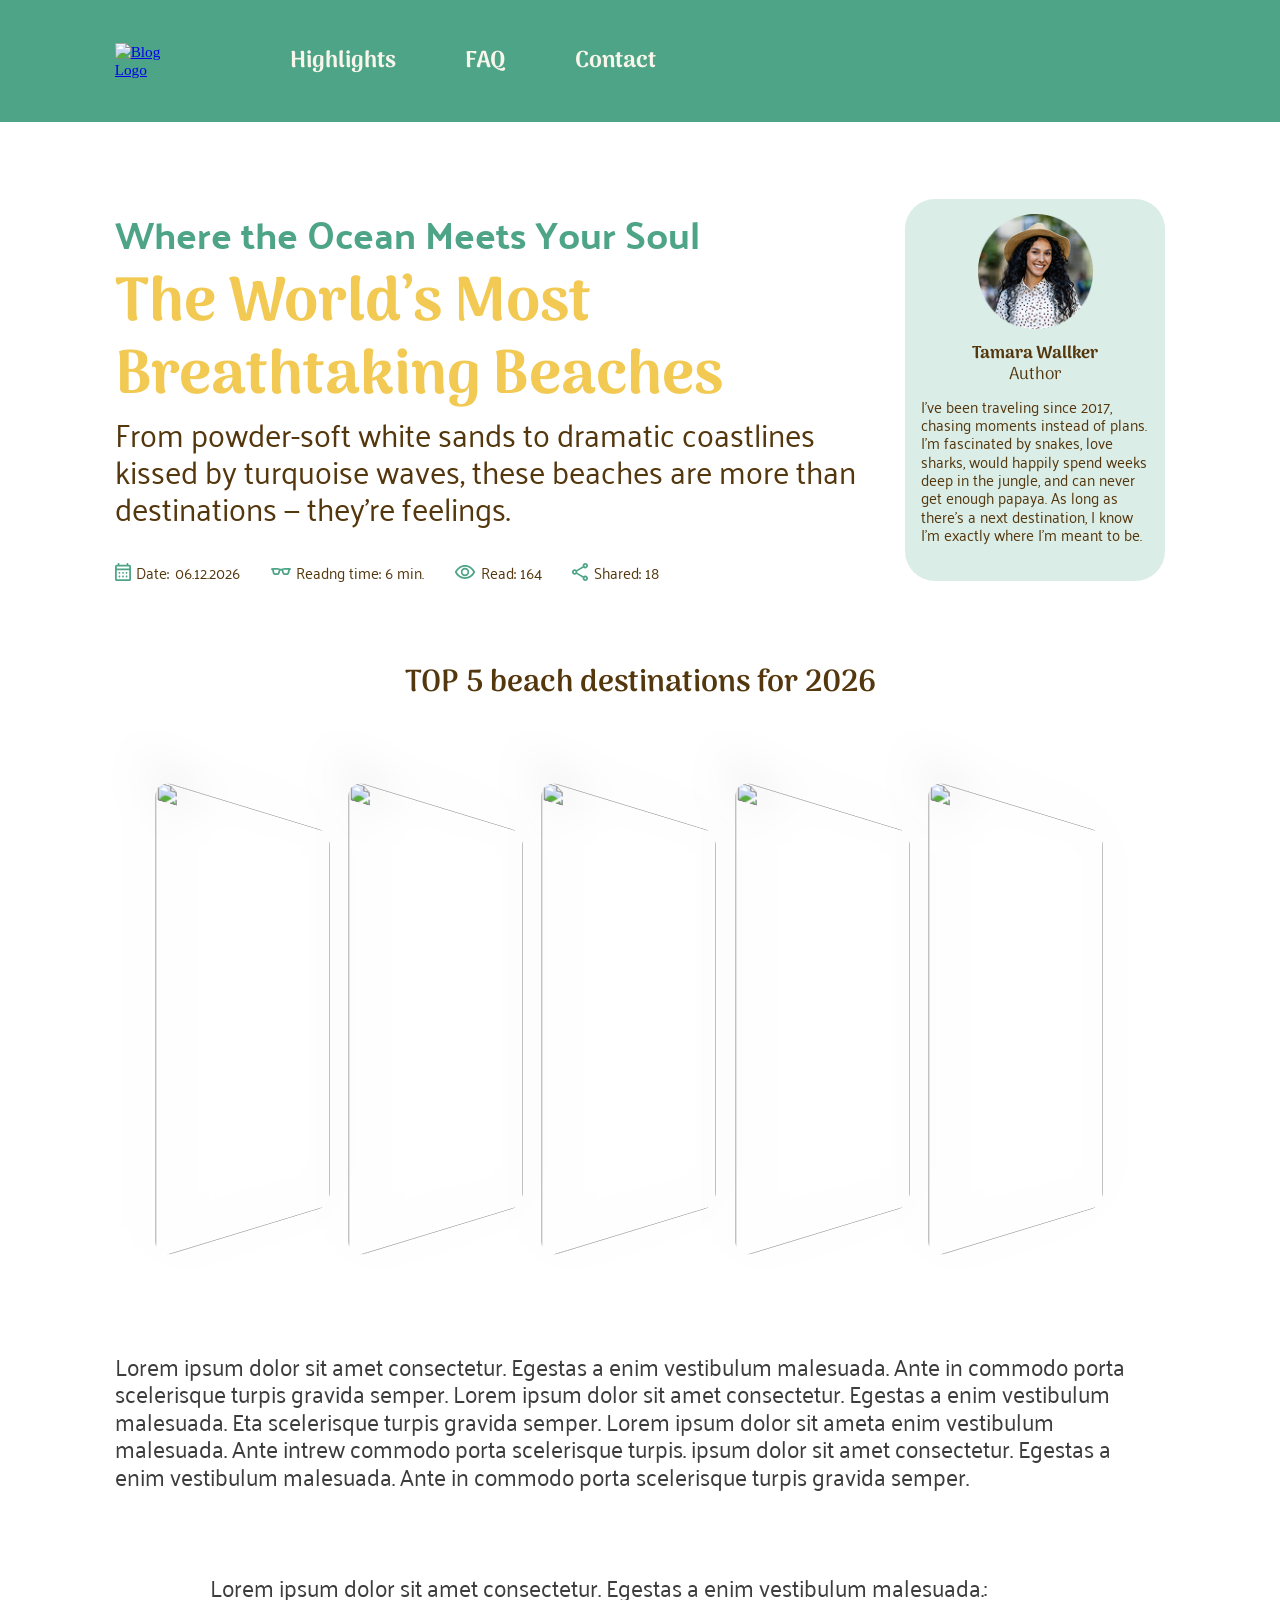
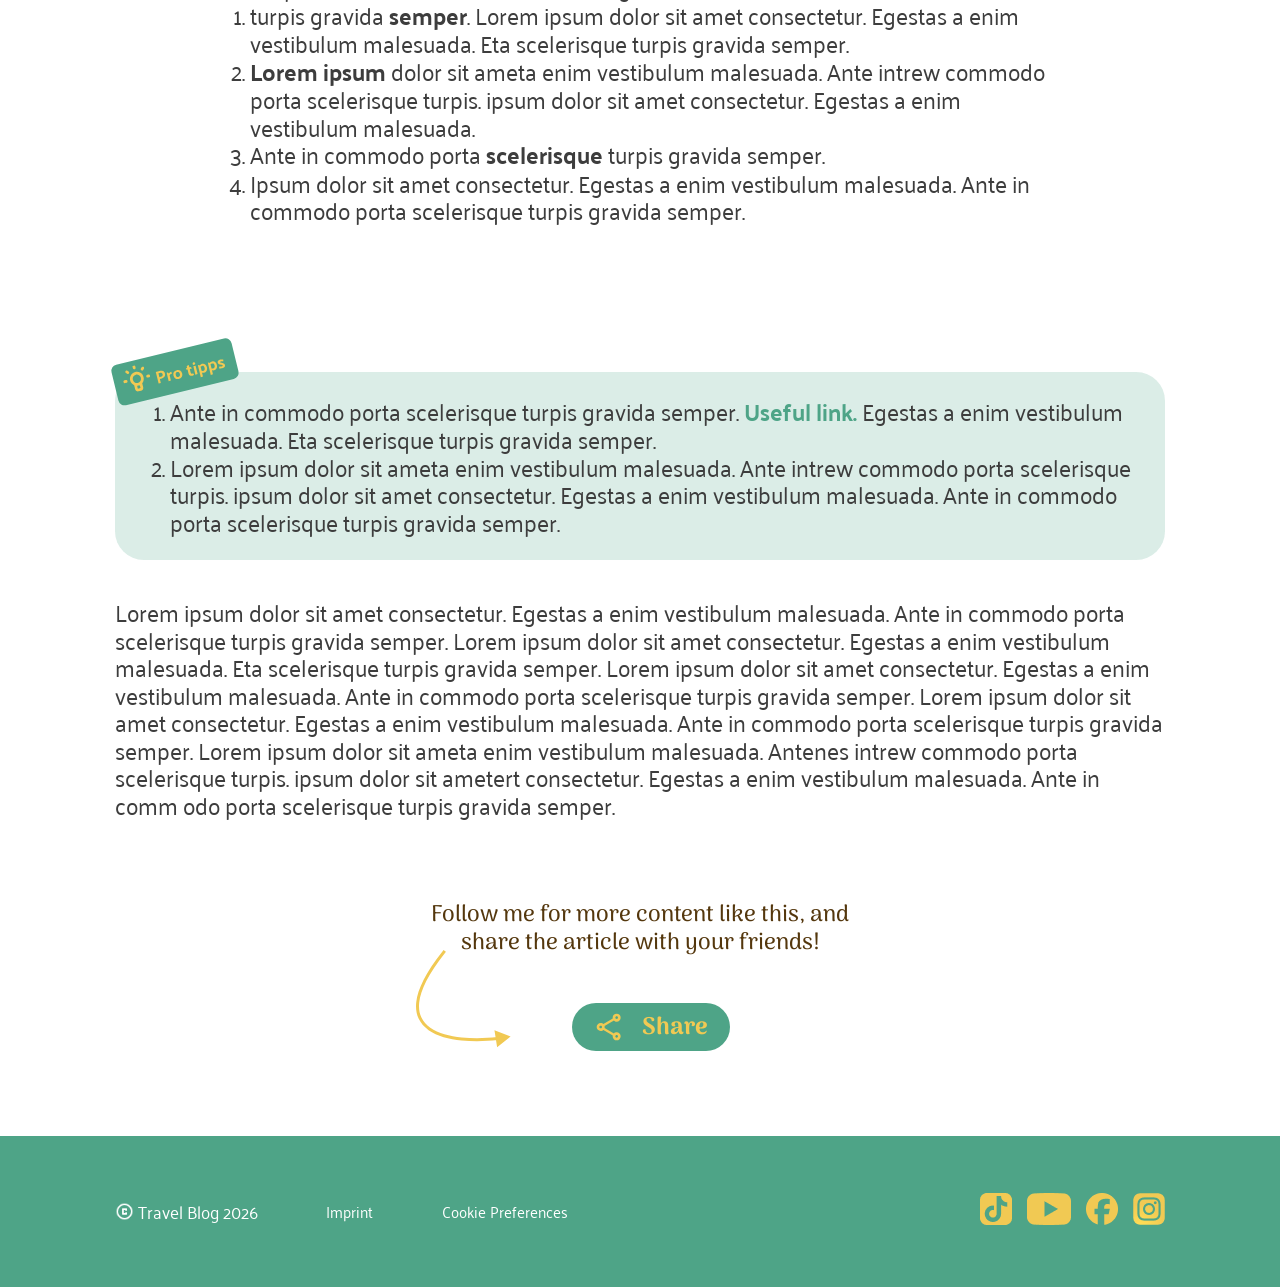
==== commit 5a7df8d2: "share button" ====
--- a/article_1.html
+++ b/article_1.html
@@ -35,7 +35,8 @@
             <div class="header_date">
                 <div class="wrapper">
                     <img src="./assets/icons/calendar_month.svg" alt="">
-                    <p>Date:</p><p id="date"></p>
+                    <p>Date:</p>
+                    <p id="date"></p>
                 </div>
                 <div class="wrapper">
                     <img src="./assets/icons/eyeglasses_2.svg" alt="">
@@ -80,6 +81,47 @@
             </div>
             <div class="carousel_element">
                 <img src="./assets/img/beach_5.jpg" alt="">
+            </div>
+        </div>
+        <div class="slider_b">
+            <div class="slider_b_buttons_wrapper">
+                <label for="one">
+                    <div class="radio_button_slider_b radio_button_slider_b_one"></div>
+                    <input hidden="" type="radio" id="one" name="slider" value="one" checked="">
+                </label>
+                <label for="two">
+                    <div class="radio_button_slider_b radio_button_slider_b_two"></div>
+                    <input hidden="" type="radio" id="two" name="slider" value="two">
+                </label>
+                <label for="three">
+                    <div class="radio_button_slider_b radio_button_slider_b_three"></div>
+                    <input hidden="" type="radio" id="three" name="slider" value="three">
+                </label>
+                <label for="four">
+                    <div class="radio_button_slider_b radio_button_slider_b_four"></div>
+                    <input hidden="" type="radio" id="four" name="slider" value="four">
+                </label>
+                <label for="five">
+                    <div class="radio_button_slider_b radio_button_slider_b_five"></div>
+                    <input hidden="" type="radio" id="five" name="slider" value="five">
+                </label>
+            </div>
+            <div class="slider_b_wrapper">
+                <div class="slider_b_element slider_b_element_one">
+                    <img src="./assets/img/beach_4.jpg" alt="">
+                </div>
+                <div class="slider_b_element slider_b_element_two">
+                    <img src="./assets/img/beach_3.jpg" alt="">
+                </div>
+                <div class="slider_b_element slider_b_element_three">
+                    <img src="./assets/img/beach_2.jpg" alt="">
+                </div>
+                <div class="slider_b_element slider_b_element_four">
+                    <img src="./assets/img/beach_1.jpg" alt="">
+                </div>
+                <div class="slider_b_element slider_b_element_five">
+                    <img src="./assets/img/beach_5.jpg" alt="">
+                </div>
             </div>
         </div>
     </section>
@@ -140,11 +182,14 @@
             <img src="./assets/icons/arrow_responsive.svg" class="arrow_responsive" alt="">
             Follow me for more content like this, and<br>share the article with your friends!
         </p>
+        <input type="checkbox" id="share_button_activate" name="share_activated">
         <div class="share_wrapper">
-            <button class="share_button">
-                <img src="./assets/icons/share_yellow.svg" alt="share_icon_yellow">
-                Share
-            </button>
+            <label for="share_button_activate">
+                <div class="share_button">
+                    <img src="./assets/icons/share_yellow.svg" alt="share_icon_yellow">
+                    Share
+                </div>
+            </label>
             <div class="share_links_div">
                 <img src="./assets/icons/share.svg" alt="share_icon_green">
                 <div class="share_links">
@@ -175,6 +220,13 @@
             </div>
         </div>
     </footer>
+
+    <div class="mobile_nav">
+        <img src="./assets/icons/Home_green.svg" alt="">
+        <img src="./assets/icons/rocket_launch_green.svg" alt="">
+        <img src="./assets/icons/live_help_green.svg" alt="">
+        <img src="./assets/icons/person_pin_green.svg" alt="">
+    </div>
 
     <script>
         const d = new Date();
--- a/style.css
+++ b/style.css
@@ -237,7 +237,7 @@
     color: #4EA487;
 }
 
-.slider {
+.slider_a_div {
     display: flex;
     justify-content: center;
     align-items: center;
@@ -262,6 +262,14 @@
     height: 100%;
     position: absolute;
     display: flex;
+}
+
+.slider_b_wrapper {
+    z-index: 1;
+    height: 100%;
+    position: relative;
+    display: flex;
+    width: max-content;
 }
 
 .slider_a_element {
@@ -286,6 +294,12 @@
     z-index: 2;
 }
 
+.slider_b_buttons_wrapper {
+    display: flex;
+    gap: 1.375rem;
+    z-index: 2;
+}
+
 .element_one {
     background-image: url("./assets/img/slider_image_1.png");
 }
@@ -322,27 +336,27 @@
     z-index: 1;
 }
 
-.slider_a:has(input[value="one"]:checked) .radio_button_one {
+.slider_a:has(input[value="one"]:checked) .radio_button_slider_a_one {
     width: 2.5rem;
     background-color: #F1C953;
 }
 
-.slider_a:has(input[value="two"]:checked) .radio_button_two {
+.slider_a:has(input[value="two"]:checked) .radio_button_slider_a_two {
     width: 2.5rem;
     background-color: #F1C953;
 }
 
-.slider_a:has(input[value="three"]:checked) .radio_button_three {
+.slider_a:has(input[value="three"]:checked) .radio_button_slider_a_three {
     width: 2.5rem;
     background-color: #F1C953;
 }
 
-.slider_a:has(input[value="four"]:checked) .radio_button_four {
+.slider_a:has(input[value="four"]:checked) .radio_button_slider_a_four {
     width: 2.5rem;
     background-color: #F1C953;
 }
 
-.slider_element_text {
+.slider_a_element_text {
     width: 72%;
     top: 3.375rem;
     left: 2.375rem;
@@ -353,7 +367,7 @@
     backdrop-filter: blur(5px);
 }
 
-.slider_element_text h2 {
+.slider_a_element_text h2 {
     font-family: 'Palanquin Dark';
     font-weight: 600;
     font-size: 3rem;
@@ -361,7 +375,7 @@
     line-height: 100%;
 }
 
-.slider_element_text p {
+.slider_a_element_text p {
     display: inline;
     font-family: 'Palanquin';
     font-weight: 400;
@@ -377,30 +391,6 @@
     cursor: pointer;
 }
 
-.faq {
-    display: 100%;
-    padding: 7.813rem 7.5rem;
-    display: flex;
-    flex-direction: column;
-    justify-content: center;
-    align-items: center;
-}
-
-.faq_main {
-    display: flex;
-    flex-direction: row;
-    align-items: center;
-    gap: 0.5rem;
-}
-
-.faq_main>h3 {
-    font-family: 'Arima';
-    font-weight: 700;
-    line-height: 120%;
-    color: #4EA487;
-    font-size: 3.25rem;
-}
-
 .faq_main>img {
     height: 3rem;
     width: 3rem;
@@ -411,11 +401,9 @@
     border: solid 0px;
     border-radius: 0.75rem;
     padding: 1rem 0.875rem;
-
 }
 
 .faq_container>summary {
-
     list-style: none;
     display: flex;
     justify-content: space-between;
@@ -466,7 +454,6 @@
 }
 
 .faq {
-    display: 100%;
     padding: 7.813rem 7.5rem;
     display: flex;
     flex-direction: column;
@@ -484,6 +471,9 @@
 .faq_main>h3 {
     color: #4EA487;
     font-size: 3.25rem;
+    font-family: 'Arima';
+    font-weight: 700;
+    line-height: 120%;
 }
 
 .faq_main>img {
@@ -491,14 +481,6 @@
     width: 3rem;
 }
 
-.faq_container {
-    width: 75rem;
-    border: solid 0px;
-    border-radius: 0.75rem;
-    padding: 1rem 0.875rem;
-
-}
-
 .faq_container>summary {
 
     list-style: none;
@@ -506,28 +488,6 @@
     justify-content: space-between;
     align-items: center;
     cursor: pointer;
-}
-
-details {
-    width: 1200px;
-    background-color: #f1c953;
-    border: solid 0px;
-    border-radius: 0.75rem;
-    padding: 1rem 0.875rem;
-}
-
-details>summary {
-    list-style: none;
-    display: flex;
-    justify-content: space-between;
-    align-items: center;
-    height: 1.813rem;
-}
-
-details>summary>h4 {
-    font-family: Palanquin;
-    font-size: 1.5rem;
-    color: #54370D;
 }
 
 .arrow-img {
@@ -623,6 +583,10 @@
 
 .slider_buttons_wrapper label {
     margin-bottom: 2.75rem;
+}
+
+.slider_b_buttons_wrapper label {
+    margin: 2.75rem 0;
 }
 
 .privacy_policy {
@@ -679,11 +643,9 @@
     display: flex;
     justify-content: space-between;
     align-items: center;
-
 }
 
 .footer_schriftlich {
-    font-family: Palaquin;
     display: flex;
     gap: 4.5rem;
     font-family: 'Palanquin';
@@ -710,6 +672,654 @@
 .footer_social {
     display: flex;
     gap: 1rem;
+}
+
+/*==================================ARTICLE 1===================================*/
+.author_section {
+    margin: 0 7.5rem;
+    margin-top: 5rem;
+    display: flex;
+    gap: 1.688rem;
+    justify-content: space-between;
+}
+
+.author_card {
+    display: flex;
+    flex-direction: column;
+    align-items: center;
+    width: 17rem;
+    background-color: #4EA48733;
+    border-radius: 30px;
+    padding: 1rem 1rem;
+    flex-shrink: 0;
+    max-height: 25rem;
+}
+
+.author_card img {
+    width: 7.5rem;
+}
+
+.header_date {
+    font-family: 'Palanquin';
+    font-weight: 400;
+    line-height: 120%;
+    color: #54370D;
+    display: flex;
+    gap: 2rem;
+    padding-top: 2.5rem;
+}
+
+.wrapper {
+    display: flex;
+    align-items: center;
+    gap: 0.375rem;
+}
+
+.author_section p {
+    font-family: 'Palanquin';
+    font-weight: 400;
+    color: #54370D;
+    line-height: 120%;
+}
+
+.author_header h2 {
+    font-family: 'Palanquin';
+    font-weight: 600;
+    color: #4EA487;
+    font-size: 2.5rem;
+}
+
+.author_header h1 {
+    font-family: 'Arima';
+    font-weight: 700;
+    color: #F1C953;
+    font-size: 4rem;
+    line-height: 120%;
+}
+
+.title_wrapper p {
+    font-size: 2rem;
+    line-height: 120%;
+    gap: 0.5rem;
+}
+
+.author_name {
+    font-size: 1.125rem;
+    font-family: 'Arima';
+    text-align: center;
+    padding-top: 1rem;
+    padding-bottom: 0.75rem;
+    line-height: 120%;
+    color: #54370D;
+}
+
+.author_name>h3 {
+    font-size: 1.125rem;
+    font-weight: 700;
+}
+
+.author_name>h4 {
+    font-weight: 400;
+}
+
+.carousel_section {
+    display: flex;
+    align-items: center;
+    flex-direction: column;
+    margin: 0 10.625rem;
+    margin-top: 5.5rem;
+}
+
+.carousel {
+    display: flex;
+    justify-content: center;
+    width: 100%;
+    gap: 10px;
+}
+
+.carousel_element {
+    z-index: 1;
+    width: 18.75rem;
+    height: 27.5rem;
+    transform: perspective(250px) rotateY(20deg) translateX(0);
+    transform-origin: 50% 50%;
+    transition: transform 250ms ease-in-out;
+}
+
+.carousel_element img {
+    filter: drop-shadow(5px -9px 20px rgba(0, 0, 0, 0.25));
+    border-radius: 1rem;
+    width: 100%;
+    height: 100%;
+    object-fit: cover;
+}
+
+
+.carousel:has(.carousel_element:hover) .carousel_element:has(~ .carousel_element:hover) {
+    transform: perspective(250px) rotateY(20deg) translateX(-50px);
+}
+
+.carousel_element:hover {
+    z-index: 2;
+    transform: perspective(250px) rotateY(0deg) translateX(0) scaleX(1.5) scaleY(1);
+}
+
+.carousel_element:hover~.carousel_element {
+    transform: perspective(250px) rotateY(-20deg) translateX(50px);
+}
+
+.carousel_section>h2 {
+    font-family: 'Arima';
+    font-weight: 600;
+    font-size: 2rem;
+    line-height: 120%;
+    text-align: center;
+    color: #54370D;
+    margin-bottom: 7rem;
+}
+
+.text_section {
+    margin: 0 7.5rem;
+    margin-top: 8rem;
+}
+
+.text_section p,
+li {
+    font-family: 'Palanquin';
+    font-weight: 400;
+    font-size: 1.5rem;
+    line-height: 120%;
+    color: #3D3D3D;
+}
+
+.list {
+    margin: 5.5rem 6.25rem;
+}
+
+.list span {
+    font-weight: 700;
+}
+
+.tipps {
+    position: relative;
+    margin-top: 9.667rem;
+    margin-bottom: 2.5rem;
+}
+
+.tipps>img {
+    width: 200px;
+    height: 70px;
+    position: absolute;
+    transform: translate(-20%, -50%);
+}
+
+.tipps_wrapper {
+    border-radius: 1.875rem;
+    padding: 1.625rem 1rem;
+    background-color: #4EA48733;
+}
+
+.tipps_wrapper span {
+    color: #4EA487;
+    font-weight: 700;
+}
+
+.follow_section {
+    display: flex;
+    align-items: center;
+    flex-direction: column;
+    gap: 3rem;
+    margin-top: 5.5rem;
+}
+
+.follow_section>p {
+    position: relative;
+    text-align: center;
+    font-family: 'Arima';
+    font-weight: 500;
+    font-size: 1.5rem;
+    line-height: 120%;
+    color: #54370D;
+}
+
+.follow_section>p>img {
+    position: absolute;
+    top: 3.125rem;
+    left: -1rem;
+}
+
+.share_button {
+    background-color: #4EA487;
+    color: #F1C953;
+    padding: 24px 24px;
+    display: flex;
+    gap: 8px;
+    align-items: center;
+    border-radius: 40px;
+    justify-content: center;
+    font-family: 'Arima';
+    font-size: 24px;
+    font-weight: 700;
+    height: 48px;
+    width: 158px;
+}
+
+.share_wrapper {
+    display: flex;
+    margin-left: 9.25rem;
+
+}
+
+@keyframes fade_out {
+    from {
+        opacity: 100%;
+    }
+
+    to {
+        opacity: 0%;
+        width: 0;
+        display: none;
+    }
+}
+
+@keyframes fade_in {
+    0% {
+        opacity: 0;
+        transform: translateX(30px);
+    }
+
+    100% {
+        opacity: 1;
+        transform: translateX(0);
+    }
+}
+
+@keyframes less_margin {
+    from {
+        margin-left: 9.25rem;
+    }
+
+    to {
+        margin-left:5.5rem;
+    }
+}
+
+.share_links {
+    display: flex;
+    flex-direction: column;
+}
+
+.share_links a {
+    font-family: 'Arima';
+    font-weight: 600;
+    font-size: 1.125rem;
+    color: #4EA487;
+    text-decoration: underline;
+}
+
+.share_links_div {
+    display: flex;
+    align-items: center;
+    opacity: 0;
+    gap: 0.5rem;
+    
+}
+
+.share_links_div img {
+    height: 2rem;
+    width: 2rem;
+}
+
+#share_button_activate:checked~.share_wrapper .share_button>img {
+    animation: fade_out 250ms forwards;
+}
+
+#share_button_activate:checked~.share_wrapper {
+    animation: less_margin 250ms forwards;
+}
+
+#share_button_activate:checked~.share_wrapper .share_links_div {
+    animation: fade_in 250ms forwards
+}
+
+.share_button>img {
+    padding-right: 0.5rem;
+}
+
+#share_button_activate {
+    display: none;
+}
+
+/*==================================ARTICLE 3===================================*/
+
+.site-header {
+    background-color: rgba(78, 164, 135, 1);
+    width: 100%;
+}
+
+.site-header_content {
+    max-width: 1440px;
+    margin: 0 auto;
+    height: 8rem;
+    padding: 0 7.5rem;
+    display: flex;
+    align-items: center;
+    gap: 7rem;
+}
+
+.site-nav a:hover {
+    color: rgba(241, 201, 83, 1);
+}
+
+.logo img {
+    width: 4.5rem;
+    height: auto;
+    display: block;
+}
+
+.site-nav {
+    display: flex;
+    gap: 4.5rem;
+    flex-direction: row;
+}
+
+.site-nav a {
+    text-decoration: none;
+    color: rgba(248, 245, 235, 1);
+    font-family: 'Arima';
+    font-weight: 700;
+    font-size: 1.5rem;
+}
+
+main {
+    padding: 5rem 7.5rem;
+}
+
+.main_section {
+    display: flex;
+    flex-direction: row;
+    align-items: center;
+    width: 75rem;
+    height: 24.313rem;
+    margin: 0 auto;
+    gap: 1.563rem;
+}
+
+article>h3 {
+    font-family: Palaquin;
+    font-weight: 600;
+    font-style: SemiBold;
+    font-size: 2.5rem;
+    line-height: 120%;
+    color: #4ea487;
+}
+
+article>h2 {
+    font-family: Arima;
+    font-weight: 700;
+    font-style: Bold;
+    font-size: 3.875rem;
+    line-height: 110%;
+    color: #f1c953;
+}
+
+article>p {
+    font-family: Palaquin;
+    font-weight: 400;
+    font-style: Regular;
+    font-size: 1.75rem;
+    color: #54370d;
+
+    height: 5.813rem;
+    width: 56.375;
+}
+
+.main_section_container {
+    height: 1.188rem;
+    width: 35.75rem;
+    gap: 2rem;
+
+    display: flex;
+    flex-direction: row;
+    justify-content: space-between;
+}
+
+.main_section_icon {
+    display: flex;
+    align-items: center;
+    gap: 0.375rem;
+}
+
+main>p {
+    margin: 0 auto;
+    display: flex;
+    justify-content: center;
+
+    width: 75rem;
+    height: 10.875rem;
+    font-size: 1.5rem;
+    font-family: Palanquin;
+    font-size: 1.5rem;
+    line-height: 120%;
+    color: #3d3d3d;
+}
+
+.main_section_icon>p {
+    font-family: Palaquin;
+    font-weight: 400;
+    font-style: Regular;
+    font-size: 1rem;
+    color: #54370d;
+    line-height: 120%;
+}
+
+aside {
+    height: 24.313rem;
+    width: 17rem;
+    background-color: #4ea487;
+    border: solid #4ea487;
+    border-radius: 1rem;
+    padding: 1rem;
+
+    line-height: 120%;
+
+    display: flex;
+    flex-direction: column;
+    align-items: center;
+}
+
+aside>img {
+    height: 7.5rem;
+    width: 7.5rem;
+
+}
+
+aside>h4 {
+    font-size: 1.125rem;
+    font-family: Arima;
+    font-weight: 700;
+    color: #54370d;
+    gap: 0.5rem;
+    padding: 0.5rem 0 0 0;
+
+}
+
+aside>p {
+    font-size: 1rem;
+    font-family: Arima;
+    font-weight: 400;
+    color: #54370d;
+}
+
+aside>h6 {
+    font-size: 1rem;
+    font-family: Palanquin;
+    font-weight: 400;
+    color: #54370d;
+}
+
+.rain_section {
+    margin: 0 auto;
+
+    padding: 0 7.5rem 5rem 7.5rem;
+    display: flex;
+    flex-direction: column;
+    align-items: center;
+}
+
+.rain_section>h4 {
+    font-family: Arima;
+    font-weight: 600;
+    font-style: SemiBold;
+    font-size: 2rem;
+    line-height: 120%;
+    color: #54370d;
+}
+
+
+.rain_section>p {
+    height: 10.875rem;
+    width: 75rem;
+    font-family: Palanquin;
+    font-weight: 25rem;
+    font-style: Regular;
+    font-size: 1.5rem;
+    line-height: 120%;
+    color: #3d3d3d;
+}
+
+.graphics_content {
+    width: 69.875rem;
+    height: 45.438;
+    margin: 0 auto;
+    display: flex;
+    flex-direction: row;
+    gap: 5rem;
+}
+
+.graphics_info {
+    display: flex;
+    flex-direction: column;
+    justify-content: space-between;
+    align-items: center;
+    height: 45.438rem;
+    width: 32.438rem;
+}
+
+.graphics_info>h4 {
+    font-family: Arima;
+    font-weight: 600;
+    font-style: SemiBold;
+    font-size: 2rem;
+    line-height: 120%;
+    color: #54370d;
+}
+
+.graphics_info>p {
+    font-family: Palanquin;
+    font-weight: 400;
+    font-style: Regular;
+    font-size: 1.5rem;
+    line-height: 120%;
+    color: #3d3d3d;
+}
+
+.graphics_info>img {
+    width: 32.438rem;
+    height: 29.438rem;
+}
+
+.section_button {
+    margin: 0 auto;
+    padding: 0px 7.5rem 5rem 7.5rem;
+
+    display: flex;
+    flex-direction: column;
+    justify-content: center;
+    align-items: center;
+}
+
+.section_button>p {
+    width: 75rem;
+    height: 14.5rem;
+    font-family: Palanquin;
+    font-weight: 400;
+    font-style: Regular;
+    font-size: 1.5rem;
+    line-height: 120%;
+    color: #3d3d3d;
+}
+
+.button_content {
+    height: 9.625rem;
+    width: 30.813rem;
+    gap: 3rem;
+    display: flex;
+    flex-direction: column;
+    align-items: center;
+}
+
+
+.article-video {
+    position: relative;
+    width: 931px;
+    height: 520px;
+    margin: 137px auto;
+    border-radius: 53px;
+    overflow: hidden;
+}
+
+.article-video img {
+    width: 100%;
+    height: 100%;
+    object-fit: cover;
+    display: block;
+}
+
+.play-button {
+    position: absolute;
+    top: 50%;
+    left: 50%;
+    width: 146px;
+    height: 146px;
+    transform: translate(-50%, -50%);
+
+    object-fit: contain;
+    pointer-events: none;
+    max-width: 146px;
+    max-height: 146px;
+}
+
+.arrow_responsive {
+    visibility: hidden;
+}
+
+.slider_b {
+    display: none;
+}
+
+.mobile_nav {
+    display: none;
+}
+
+/* ============================RESPONSIVE==================================== */
+
+@media screen and (max-width:1440px) {
+    html {
+        font-size: clamp(0.875rem, 0.5982rem + 0.4467vw, 1rem);
+        /*min 14px max 16px min 992px max 1440px*/
+    }
+}
+
+@media screen and (max-width:992px) {
+    html {
+        font-size: clamp(0.75rem, 0.674rem + 0.3241vw, 0.875rem);
+        /*min 12px max 14px min 375px max 992px*/
+    }
+
+    .nav-bar a:not(.call-button) {
+        display: none;
+    }
 }
 
 @media (max-width: 767px) {
@@ -776,704 +1386,11 @@
         height: 160px;
     }
 
-
-}
-
-/*==================================ARTICLE 1===================================*/
-.author_section {
-    margin: 0 7.5rem;
-    margin-top: 5rem;
-    display: flex;
-    gap: 1.688rem;
-    justify-content: space-between;
-}
-
-.author_card {
-    display: flex;
-    flex-direction: column;
-    align-items: center;
-    width: 17rem;
-    background-color: #4EA48733;
-    border-radius: 30px;
-    padding: 1rem 1rem;
-    flex-shrink: 0;
-    max-height: 25rem;
-}
-
-.author_card img {
-    width: 7.5rem;
-}
-
-.header_date {
-    font-family: 'Palanquin';
-    font-weight: 400;
-    line-height: 120%;
-    color: #54370D;
-    display: flex;
-    gap: 2rem;
-    padding-top: 2.5rem;
-}
-
-.wrapper {
-    display: flex;
-    align-items: center;
-    gap: 0.375rem;
-}
-
-.author_section p {
-    font-family: 'Palanquin';
-    font-weight: 400;
-    color: #54370D;
-    line-height: 120%;
-}
-
-.author_header h2 {
-    font-family: 'Palanquin';
-    font-weight: 600;
-    color: #4EA487;
-    font-size: 2.5rem;
-}
-
-.author_header h1 {
-    font-family: 'Arima';
-    font-weight: 700;
-    color: #F1C953;
-    font-size: 4rem;
-    line-height: 120%;
-}
-
-.title_wrapper p {
-    font-size: 2rem;
-    line-height: 120%;
-    gap: 0.5rem;
-}
-
-.author_name {
-    font-size: 1.125rem;
-    font-family: 'Arima';
-    text-align: center;
-    padding-top: 1rem;
-    padding-bottom: 0.75rem;
-    line-height: 120%;
-    color: #54370D;
-}
-
-.author_name>h3 {
-    font-size: 1.125rem;
-    font-weight: 700;
-}
-
-.author_name>h4 {
-    font-weight: 400;
-}
-
-.carousel_section {
-    display: flex;
-    align-items: center;
-    flex-direction: column;
-    margin: 0 10.625rem;
-    margin-top: 5.5rem;
-}
-
-.carousel {
-    display: flex;
-    justify-content: center;
-    width: 100%;
-    gap: 10px;
-}
-
-.carousel_element {
-    z-index: 1;
-    width: 18.75rem;
-    height: 27.5rem;
-    transform: perspective(250px) rotateY(20deg) translateX(0);
-    transform-origin: 50% 50%;
-    transition: transform 250ms ease-in-out;
-}
-
-.carousel_element img {
-    filter: drop-shadow(5px -9px 20px rgba(0, 0, 0, 0.25));
-    border-radius: 1rem;
-    width: 100%;
-    height: 100%;
-    object-fit: cover;
-}
-
-.carousel:has(.carousel_element:hover) .carousel_element:has(~ .carousel_element:hover) {
-    transform: perspective(250px) rotateY(20deg) translateX(-50px);
-}
-
-.carousel_element:hover {
-    z-index: 2;
-    transform: perspective(250px) rotateY(0deg) translateX(0) scaleX(1.5) scaleY(1);
-}
-
-.carousel_element:hover~.carousel_element {
-    transform: perspective(250px) rotateY(-20deg) translateX(50px);
-}
-
-.carousel_section>h2 {
-    font-family: 'Arima';
-    font-weight: 600;
-    font-size: 2rem;
-    line-height: 120%;
-    text-align: center;
-    color: #54370D;
-    margin-bottom: 7rem;
-}
-
-.text_section {
-    margin: 0 7.5rem;
-    margin-top: 8rem;
-}
-
-.text_section p,
-li {
-    font-family: 'Palanquin';
-    font-weight: 400;
-    font-size: 1.5rem;
-    line-height: 120%;
-    color: #3D3D3D;
-}
-
-.list {
-    margin: 5.5rem 6.25rem;
-}
-
-.list span {
-    font-weight: 700;
-}
-
-.tipps {
-    position: relative;
-    min-height: 16.25rem;
-    margin-bottom: 5.5rem;
-}
-
-.tipps>img {
-    width: 12.875rem;
-    position: absolute;
-}
-
-.tipps_wrapper {
-    position: absolute;
-    top: 4.063rem;
-    left: 2.938rem;
-    border-radius: 1.875rem;
-    padding: 1.625rem 1rem;
-    background-color: #4EA48733;
-}
-
-.tipps_wrapper span {
-    color: #4EA487;
-    font-weight: 700;
-}
-
-.follow_section {
-    display: flex;
-    align-items: center;
-    flex-direction: column;
-    gap: 3rem;
-    margin-top: 5.5rem;
-}
-
-.follow_section>p {
-    position: relative;
-    text-align: center;
-    font-family: 'Arima';
-    font-weight: 500;
-    font-size: 1.5rem;
-    line-height: 120%;
-    color: #54370D;
-}
-
-.follow_section>p>img {
-    position: absolute;
-    top: 3.125rem;
-    left: -1rem;
-}
-
-.share_button {
-    border-color: #4EA487;
-    background-color: #4EA487;
-    color: #F1C953;
-    padding: 1.5rem 1.5rem;
-    margin-left: 3.25rem;
-    margin-right: 0.5rem;
-}
-
-.share_wrapper {
-    display: flex;
-}
-
-@keyframes fade_out {
-    from {
-        opacity: 100%;
-    }
-
-    to {
-        opacity: 0%;
-        width: 0;
-        margin-left: 0.5rem;
-    }
-}
-
-@keyframes fade_in {
-    0% {
-        opacity: 0;
-        transform: translateX(30px);
-    }
-
-    100% {
-        opacity: 1;
-        transform: translateX(0);
-    }
-}
-
-@keyframes less_margin {
-    from {
-        margin-left: 3.25rem;
-    }
-
-    to {
-        margin-left: 0.5rem;
-    }
-}
-
-.share_links {
-    display: flex;
-    flex-direction: column;
-}
-
-.share_links a {
-    font-family: 'Arima';
-    font-weight: 600;
-    font-size: 1.125rem;
-    color: #4EA487;
-    text-decoration: underline;
-}
-
-.share_links_div {
-    display: flex;
-    align-items: center;
-    opacity: 0;
-    gap: 0.5rem;
-}
-
-.share_links_div img {
-    height: 2rem;
-    width: 2rem;
-}
-
-.share_button:focus img {
-    animation: fade_out 250ms forwards;
-}
-
-.share_button:focus {
-    animation: less_margin 250ms forwards;
-}
-
-.share_button:focus+.share_links_div {
-    animation: fade_in 250ms forwards
-}
-
-.share_button>img {
-    padding-right: 0.5rem;
-}
-
-/*==================================ARTICLE 3===================================*/
-
-.site-header {
-    background-color: rgba(78, 164, 135, 1);
-    width: 100%;
-}
-
-.site-header_content {
-    max-width: 1440px;
-    margin: 0 auto;
-    height: 8rem;
-    padding: 0 7.5rem;
-    display: flex;
-    align-items: center;
-    gap: 7rem;
-}
-
-.site-nav a:hover {
-    color: rgba(241, 201, 83, 1);
-}
-
-.logo img {
-    width: 4.5rem;
-    height: auto;
-    display: block;
-}
-
-.site-nav {
-    display: flex;
-    gap: 4.5rem;
-    flex-direction: row;
-}
-
-.site-nav a {
-    text-decoration: none;
-    color: rgba(248, 245, 235, 1);
-    font-family: 'Arima';
-    font-weight: 700;
-    font-size: 1.5rem;
-}
-
-main {
-    padding: 5rem 7.5rem;
-}
-
-.main_section {
-    display: flex;
-    flex-direction: row;
-    align-items: center;
-    width: 75rem;
-    height: 24.313rem;
-    margin: 0 auto;
-    gap: 1.563rem;
-}
-
-article>h3 {
-    font-family: Palaquin;
-    font-weight: 600;
-    font-style: SemiBold;
-    font-size: 2.5rem;
-    line-height: 120%;
-    color: #4ea487;
-}
-
-article>h2 {
-    font-family: Arima;
-    font-weight: 700;
-    font-style: Bold;
-    font-size: 3.875rem;
-    line-height: 110%;
-    color: #f1c953;
-}
-
-article>p {
-    font-family: Palaquin;
-    font-weight: 400;
-    font-style: Regular;
-    font-size: 1.75rem;
-    color: #54370d;
-
-    height: 5.813rem;
-    width: 56.375;
-}
-
-.main_section_container {
-    height: 1.188rem;
-    width: 35.75rem;
-    gap: 2rem;
-
-    display: flex;
-    flex-direction: row;
-    justify-content: space-between;
-}
-
-.main_section_icon {
-    display: flex;
-    align-items: center;
-    gap: 0.375rem;
-}
-
-main>p {
-    margin: 0 auto;
-    display: flex;
-    justify-content: center;
-
-    width: 75rem;
-    height: 10.875rem;
-    font-size: 1.5rem;
-    font-family: Palanquin;
-    font-size: 1.5rem;
-    line-height: 120%;
-    color: #3d3d3d;
-}
-
-.main_section_icon>p {
-    font-family: Palaquin;
-    font-weight: 400;
-    font-style: Regular;
-    font-size: 1rem;
-    color: #54370d;
-    line-height: 120%;
-}
-
-aside {
-    height: 24.313rem;
-    width: 17rem;
-    background-color: #4ea487;
-    border: solid #4ea487;
-    border-radius: 1rem;
-    padding: 1rem;
-
-    line-height: 120%;
-
-    display: flex;
-    flex-direction: column;
-    align-items: center;
-}
-
-aside>img {
-    height: 7.5rem;
-    width: 7.5rem;
-
-}
-
-aside>h4 {
-    font-size: 1.125rem;
-    font-family: Arima;
-    font-weight: 700;
-    color: #54370d;
-    gap: 0.5rem;
-    padding: 0.5rem 0 0 0;
-
-}
-
-aside>p {
-    font-size: 1rem;
-    font-family: Arima;
-    font-weight: 400;
-    color: #54370d;
-}
-
-aside>h6 {
-    font-size: 1rem;
-    font-family: Palanquin;
-    font-weight: 400;
-    color: #54370d;
-}
-
-.rain_section {
-    margin: 0 auto;
-
-    padding: 0 7.5rem 5rem 7.5rem;
-    display: flex;
-    flex-direction: column;
-    align-items: center;
-}
-
-.rain_section>h4 {
-    font-family: Arima;
-    font-weight: 600;
-    font-style: SemiBold;
-    font-size: 2rem;
-    line-height: 120%;
-    color: #54370d;
-}
-
-
-.rain_section>p {
-    height: 10.875rem;
-    width: 75rem;
-    font-family: Palanquin;
-    font-weight: 25rem;
-    font-style: Regular;
-    font-size: 1.5rem;
-    line-height: 120%;
-    color: #3d3d3d;
-}
-
-.graphics_content {
-    width: 69.875rem;
-    height: 45.438;
-    margin: 0 auto;
-    display: flex;
-    flex-direction: row;
-    gap: 5rem;
-}
-
-.graphics_info {
-    display: flex;
-    flex-direction: column;
-    justify-content: space-between;
-    align-items: center;
-    height: 45.438rem;
-    width: 32.438rem;
-}
-
-.graphics_info>h4 {
-    font-family: Arima;
-    font-weight: 600;
-    font-style: SemiBold;
-    font-size: 2rem;
-    line-height: 120%;
-    color: #54370d;
-}
-
-.graphics_info>p {
-    font-family: Palanquin;
-    font-weight: 400;
-    font-style: Regular;
-    font-size: 1.5rem;
-    line-height: 120%;
-    color: #3d3d3d;
-}
-
-.graphics_info>img {
-    width: 32.438rem;
-    height: 29.438rem;
-}
-
-.section_button {
-    margin: 0 auto;
-    padding: 0px 7.5rem 5rem 7.5rem;
-
-    display: flex;
-    flex-direction: column;
-    justify-content: center;
-    align-items: center;
-}
-
-.section_button>p {
-    width: 75rem;
-    height: 14.5rem;
-    font-family: Palanquin;
-    font-weight: 400;
-    font-style: Regular;
-    font-size: 1.5rem;
-    line-height: 120%;
-    color: #3d3d3d;
-}
-
-.button_content {
-    height: 9.625rem;
-    width: 30.813rem;
-    gap: 3rem;
-    display: flex;
-    flex-direction: column;
-    align-items: center;
-}
-
-
-.article-video {
-    position: relative;
-    width: 931px;
-    height: 520px;
-    margin: 137px auto;
-    border-radius: 53px;
-    overflow: hidden;
-}
-
-.article-video img {
-    width: 100%;
-    height: 100%;
-    object-fit: cover;
-    display: block;
-}
-
-.play-button {
-    position: absolute;
-    top: 50%;
-    left: 50%;
-    width: 146px;
-    height: 146px;
-    transform: translate(-50%, -50%);
-
-    object-fit: contain;
-    pointer-events: none;
-    max-width: 146px;
-    max-height: 146px;
-}
-
-.arrow_responsive {
-    visibility: hidden;
-}
-
-/* ============================RESPONSIVE==================================== */
-
-@media screen and (max-width:1440px) {
-    html {
-        font-size: clamp(0.875rem, 0.5982rem + 0.4467vw, 1rem);
-        /*min 14px max 16px min 992px max 1440px*/
-    }
-}
-
-@media screen and (max-width:992px) {
-    html {
-        font-size: clamp(0.75rem, 0.674rem + 0.3241vw, 0.875rem);
-        /*min 12px max 14px min 375px max 992px*/
-    }
-
-    .nav-bar a:not(.call-button) {
-        display: none;
-    }
-}
-
-@media (max-width: 767px) {
-    .site-header_content {
-        height: 70px;
-        padding: 0;
-        justify-content: center;
-        gap: 0;
-    }
-
-    .logo img {
-        width: 56px;
-        height: 56px;
-        object-fit: contain;
-    }
-
-    .site-nav {
-        display: none;
-    }
-
-    .hero-shell {
-        width: 100%;
-        padding-bottom: 0;
-        overflow: hidden;
-    }
-
-    .hero-stage {
-        width: 100%;
-        height: 530px;
-        margin: 0;
-        overflow: hidden;
-    }
-
-    .hero-bg {
-        width: 100%;
-        height: 530px;
-        left: 0;
-        transform: none;
-        object-fit: cover;
-        object-position: 58% center;
-    }
-
-    .hero-left {
-        top: 0;
-        left: 0;
-        width: 260px;
-        height: 260px;
-    }
-
-    .hero-shape {
-        width: 260px;
-        height: 260px;
-        object-fit: fill;
-    }
-
-    .hero-text {
-        display: none;
-    }
-
-    .hero-badge {
-        left: 76px;
-        top: 80px;
-        width: 160px;
-        height: 160px;
-    }
-
     .highlights_header p {
         display: none;
     }
 
-    .slider {
+    .slider_a_div {
         padding: 0 1.25rem;
     }
 
@@ -1512,10 +1429,6 @@
         height: 44.417rem;
     }
 
-    .element_one {
-        background-image: url(./assets/img/slider_image_responsive.png);
-    }
-
     .carousel_section {
         margin: 0 1.25rem;
         margin-top: 3.333rem;
@@ -1535,21 +1448,11 @@
         font-size: 1.334rem;
     }
 
-    .tipps {
-        margin-top: 2.667rem;
-        margin-bottom: 12.25rem;
-    }
-
     .tipps_wrapper {
         left: 0;
         padding: 2rem 1.333rem;
     }
 
-    .tipps>img {
-        width: 16.327rem;
-        height: 6.5rem;
-    }
-
     .list {
         margin: 0;
         margin-top: 2.667rem;
@@ -1563,6 +1466,188 @@
         visibility: visible;
         ;
     }
+
+    .carousel {
+        display: none;
+    }
+
+    .slider_b {
+        width: 100%;
+        height: 36rem;
+        display: flex;
+        align-items: flex-end;
+        flex-direction: column-reverse;
+        align-items: center;
+        overflow: hidden;
+        cursor: pointer;
+    }
+
+    .slider_b_element {
+        width: calc(60.33vw - 6px);
+        padding: 20px 10px;
+        transform: perspective(250px) rotateY(20deg) translateX(0px);
+        filter: drop-shadow(1px 1px 4px black);
+        transition: all 250ms ease-in-out;
+    }
+
+    .slider_b_element img {
+        border-radius: 1rem;
+        width: 100%;
+        height: 100%;
+        object-fit: cover;
+    }
+
+    .radio_button_slider_b {
+        width: 1.75rem;
+        height: 1.75rem;
+        border-radius: 1.25rem;
+        background-color: #4EA4874D;
+        cursor: pointer;
+    }
+
+    /*============================================SLIDER B SLIDER TRANSFORM AROUND CLICKED==============================================*/
+    .slider_b:has(.slider_b_buttons_wrapper [value="one"]:checked) .slider_b_element {
+        transform: perspective(250px) rotateY(-20deg) translateX(0);
+        transition: all 500ms ease-in-out;
+    }
+
+    .slider_b:has(.slider_b_buttons_wrapper [value="two"]:checked) .slider_b_element_three,
+    .slider_b:has(.slider_b_buttons_wrapper [value="two"]:checked) .slider_b_element_four,
+    .slider_b:has(.slider_b_buttons_wrapper [value="two"]:checked) .slider_b_element_five {
+        transform: perspective(250px) rotateY(-20deg) translateX(0);
+        transition: all 500ms ease-in-out;
+    }
+
+    .slider_b:has(.slider_b_buttons_wrapper [value="three"]:checked) .slider_b_element_four,
+    .slider_b:has(.slider_b_buttons_wrapper [value="three"]:checked) .slider_b_element_five {
+        transform: perspective(250px) rotateY(-20deg) translateX(0);
+        transition: all 500ms ease-in-out;
+    }
+
+    .slider_b:has(.slider_b_buttons_wrapper [value="four"]:checked) .slider_b_element_five {
+        transform: perspective(250px) rotateY(-20deg) translateX(0);
+        transition: all 500ms ease-in-out;
+    }
+
+    /*============================================SLIDER B SLIDER TRANSFORM WHEN CLICKED==============================================*/
+    .slider_b:has(.slider_b_buttons_wrapper [value="one"]:checked) .slider_b_element_one {
+        transform: perspective(250px) rotateY(0) translateX(0) scale(1.1);
+        transition: all 500ms ease-in-out;
+    }
+
+    .slider_b:has(.slider_b_buttons_wrapper [value="two"]:checked) .slider_b_element_two {
+        transform: perspective(250px) rotateY(0) translateX(0) scale(1.1);
+        transition: all 500ms ease-in-out;
+    }
+
+    .slider_b:has(.slider_b_buttons_wrapper [value="three"]:checked) .slider_b_element_three {
+        transform: perspective(250px) rotateY(0) translateX(0) scale(1.1);
+        transition: all 500ms ease-in-out;
+    }
+
+    .slider_b:has(.slider_b_buttons_wrapper [value="four"]:checked) .slider_b_element_four {
+        transform: perspective(250px) rotateY(0) translateX(0) scale(1.1);
+        transition: all 500ms ease-in-out;
+    }
+
+    .slider_b:has(.slider_b_buttons_wrapper [value="five"]:checked) .slider_b_element_five {
+        transform: perspective(250px) rotateY(0) translateX(0) scale(1.1);
+        transition: all 500ms ease-in-out;
+    }
+
+    /*============================================SLIDER B MOVE SLIDER==============================================*/
+    .slider_b:has(.slider_b_buttons_wrapper [value="one"]:checked) .slider_b_wrapper {
+        left: 130%;
+        transition: all 500ms ease-in-out;
+    }
+
+    .slider_b:has(.slider_b_buttons_wrapper [value="two"]:checked) .slider_b_wrapper {
+        left: 64%;
+        transition: all 500ms ease-in-out;
+    }
+
+    .slider_b:has(.slider_b_buttons_wrapper [value="three"]:checked) .slider_b_wrapper {
+        left: 1%;
+        transition: all 500ms ease-in-out;
+    }
+
+    .slider_b:has(.slider_b_buttons_wrapper [value="four"]:checked) .slider_b_wrapper {
+        left: -64%;
+        transition: all 500ms ease-in-out;
+    }
+
+    .slider_b:has(.slider_b_buttons_wrapper [value="five"]:checked) .slider_b_wrapper {
+        left: -127%;
+        transition: all 500ms ease-in-out;
+    }
+
+    /*============================================SLIDER B RADIO BUTTONS==============================================*/
+
+    .slider_b:has(.slider_b_buttons_wrapper input[value="one"]:checked) .radio_button_slider_b_one {
+        width: 2.5rem;
+        background-color: #4EA487;
+        transition: width 250ms ease-in-out;
+    }
+
+    .slider_b:has(.slider_b_buttons_wrapper input[value="two"]:checked) .radio_button_slider_b_two {
+        width: 2.5rem;
+        background-color: #4EA487;
+        transition: width 250ms ease-in-out;
+    }
+
+    .slider_b:has(.slider_b_buttons_wrapper input[value="three"]:checked) .radio_button_slider_b_three {
+        width: 2.5rem;
+        background-color: #4EA487;
+        transition: width 250ms ease-in-out;
+    }
+
+    .slider_b:has(.slider_b_buttons_wrapper input[value="four"]:checked) .radio_button_slider_b_four {
+        width: 2.5rem;
+        background-color: #4EA487;
+        transition: width 250ms ease-in-out;
+    }
+
+    .slider_b:has(.slider_b_buttons_wrapper input[value="five"]:checked) .radio_button_slider_b_five {
+        width: 2.5rem;
+        background-color: #4EA487;
+        transition: width 250ms ease-in-out;
+    }
+
+    footer {
+        margin-top: 5rem;
+        background-color: #4ea487;
+    }
+
+    .footer_wrapper {
+        padding: 3rem 2.4rem;
+        align-items: end;
+    }
+
+    .footer_schriftlich {
+        flex-direction: column;
+        gap: 0.8rem;
+        align-items: start;
+    }
+
+    .footer_social img {
+        height: 2.4rem;
+    }
+
+    .mobile_nav {
+        position: sticky;
+        bottom: 0;
+        width: 100%;
+        display: flex;
+        gap: 48px;
+        padding: 24px 25px;
+        background-color: rgba(241, 201, 83, 1);
+        z-index: 2;
+        justify-content: center;
+    }
+
+    .mobile_nav img {
+        height: 35px;
+    }
 }
 
 @media screen and (max-width: 512px) {
@@ -1570,12 +1655,16 @@
         display: none !important;
     }
 
-    .slider_element_text h2 {
+    .slider_a_element_text h2 {
         font-size: 2.333rem;
     }
-}
-
-@media screen and (max-width:375px) {
+
+    .element_one {
+        background-image: url(./assets/img/slider_image_responsive.png);
+    }
+}
+
+@media screen and (max-width:376px) {
     html {
         font-size: clamp(0.625rem, -0.1023rem + 3.6364vw, 0.75rem);
         /*min 10px max 12px min 320px max 375px*/
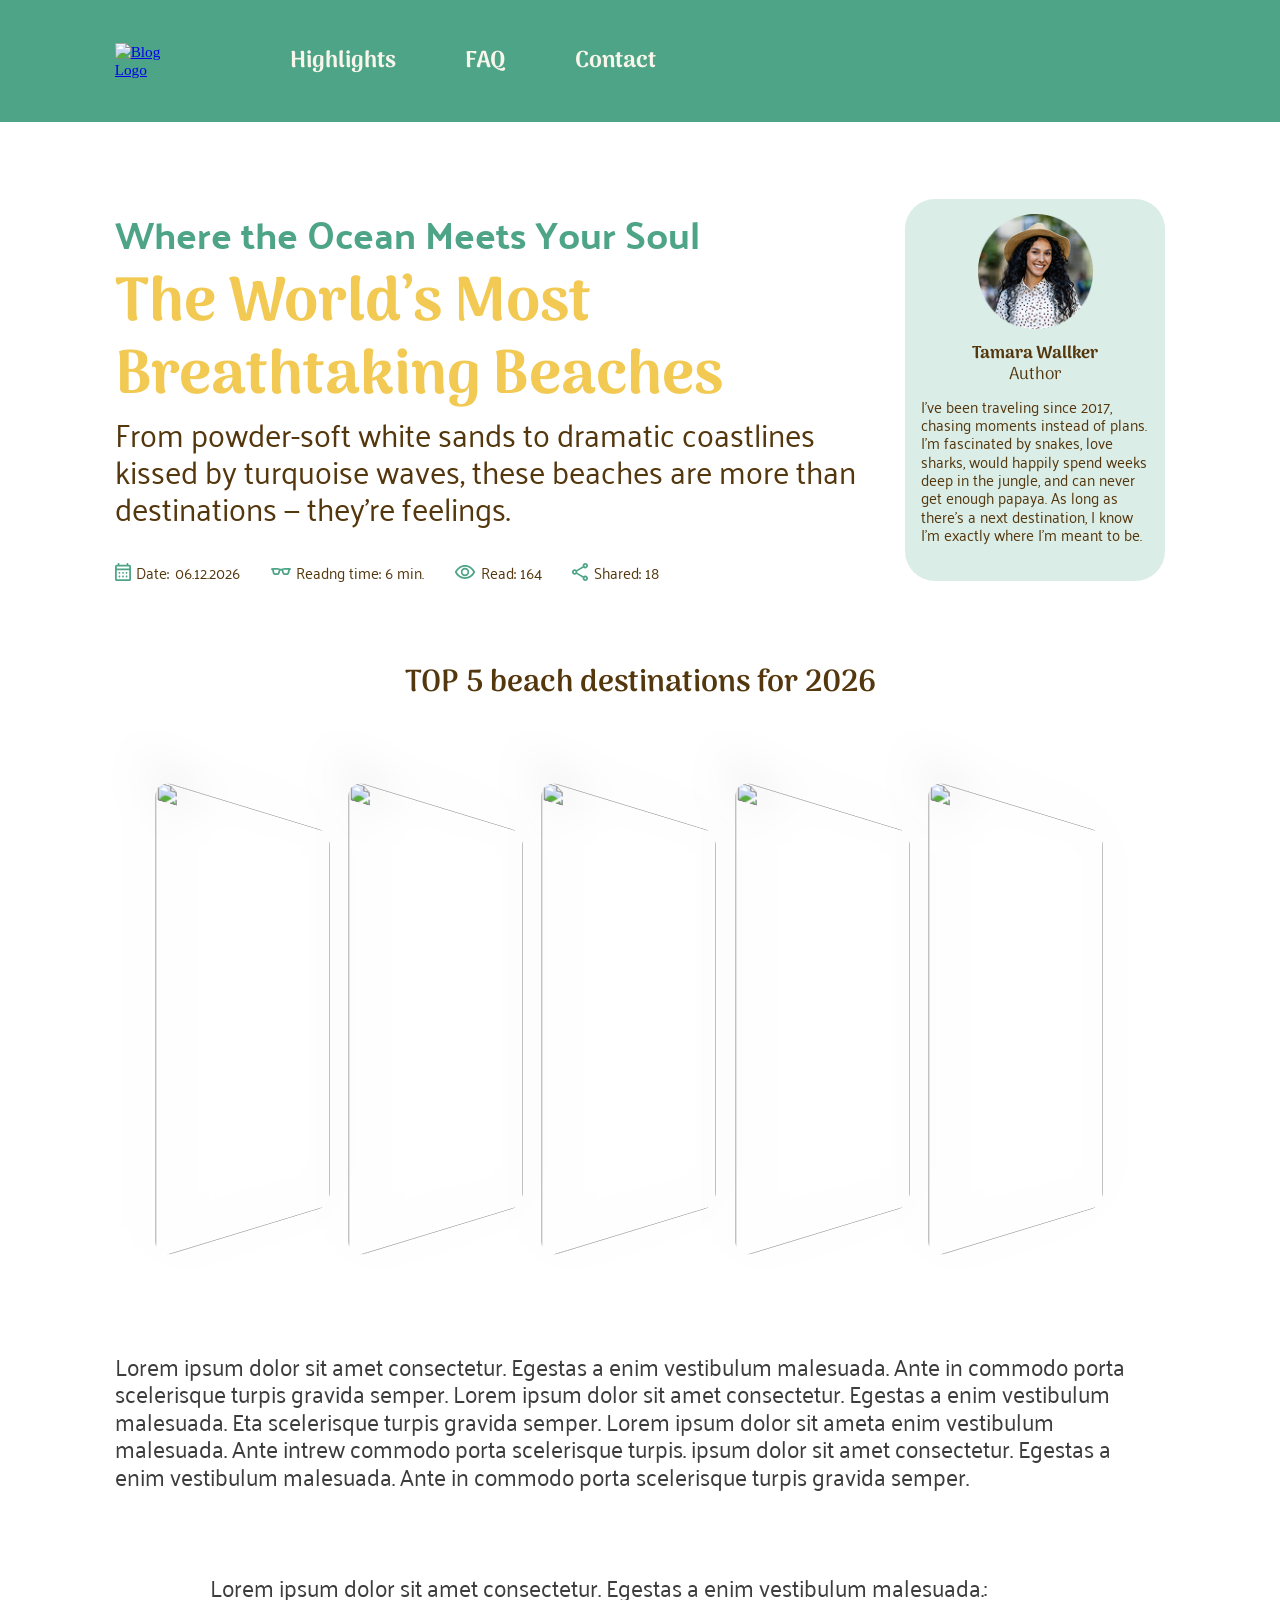
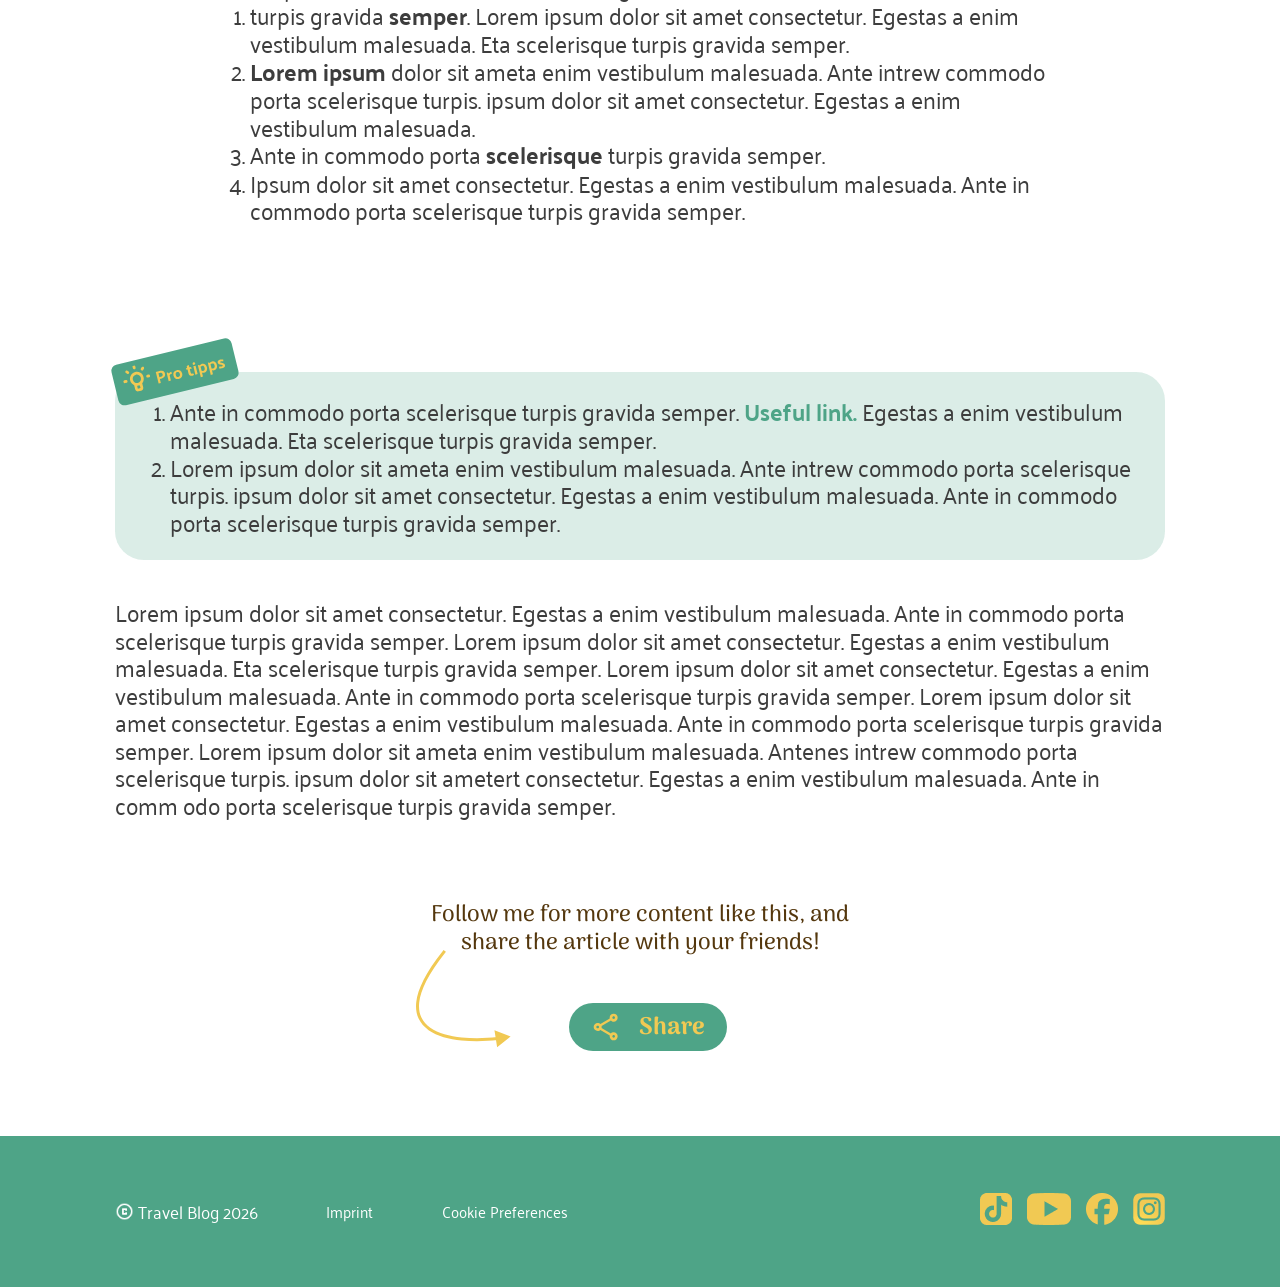
==== commit d9ba4944: "wip" ====
--- a/article_1.html
+++ b/article_1.html
@@ -6,13 +6,14 @@
     <meta name="viewport" content="width=device-width, initial-scale=1.0">
     <link rel="stylesheet" href="./style.css">
     <link rel="stylesheet" href="./fonts.css">
+    <link rel="icon" type="image/x-icon" href="./assets/icons/logo.svg">
     <title>Article 1 / Carousel</title>
 </head>
 
 <body>
     <header class="site-header">
         <div class="site-header_content">
-            <a href="#" class="logo">
+            <a href="./index.html" class="logo">
                 <img src="./assets/icons/logo.svg" alt="Blog Logo">
             </a>
 
@@ -193,8 +194,8 @@
             <div class="share_links_div">
                 <img src="./assets/icons/share.svg" alt="share_icon_green">
                 <div class="share_links">
-                    <a href="#">LinkedIn</a>
-                    <a href="#">WhatsApp</a>
+                    <a href="https://de.linkedin.com/" target="_blank">LinkedIn</a>
+                    <a href="https://www.whatsapp.com/?lang=de" target="_blank">WhatsApp</a>
                 </div>
             </div>
         </div>
@@ -222,10 +223,18 @@
     </footer>
 
     <div class="mobile_nav">
-        <img src="./assets/icons/Home_green.svg" alt="">
-        <img src="./assets/icons/rocket_launch_green.svg" alt="">
-        <img src="./assets/icons/live_help_green.svg" alt="">
-        <img src="./assets/icons/person_pin_green.svg" alt="">
+        <a href="./index.html">
+            <img src="./assets/icons/Home_green.svg" alt="">
+        </a>
+        <a href="./index.html#highlights">
+            <img src="./assets/icons/rocket_launch_green.svg" alt="">
+        </a>
+        <a href="./index.html#faq">
+            <img src="./assets/icons/live_help_green.svg" alt="">
+        </a>
+        <a href="./index.html#contact">
+            <img src="./assets/icons/person_pin_green.svg" alt="">
+        </a>
     </div>
 
     <script>
--- a/style.css
+++ b/style.css
@@ -509,7 +509,6 @@
 .contact_form {
     height: 37.375rem;
     width: 68.75rem;
-
     display: flex;
     flex-direction: column;
     align-items: center;
@@ -517,8 +516,6 @@
 
 .contact_form>div {
     display: flex;
-    flex-direction: row;
-    gap: 2.5rem;
     gap: 2.5rem;
     width: 100%;
 }
@@ -527,34 +524,26 @@
     font-family: 'Arima';
     font-weight: 700;
     font-size: 3.25rem;
-    font-size: 3.25rem;
     color: #4EA487;
     display: flex;
-    flex-direction: row;
     align-items: center;
     justify-content: center;
 }
 
 .contact_main h3 {
-    margin-left: -1.875rem;
     margin-left: -1.875rem;
 }
 
 .contact_main>img {
     height: 3rem;
     width: 3rem;
-    height: 3rem;
-    width: 3rem;
-
 }
 
 .contact_form>p {
     color: #54370D;
     font-family: 'Palanquin';
     font-weight: 500;
-    font-style: medium;
     font-size: 1.5rem;
-
     text-align: center;
     line-height: 1;
 }
@@ -962,7 +951,7 @@
     align-items: center;
     opacity: 0;
     gap: 0.5rem;
-    
+    padding-left: 0.438rem;
 }
 
 .share_links_div img {
@@ -1669,4 +1658,4 @@
         font-size: clamp(0.625rem, -0.1023rem + 3.6364vw, 0.75rem);
         /*min 10px max 12px min 320px max 375px*/
     }
-}+}
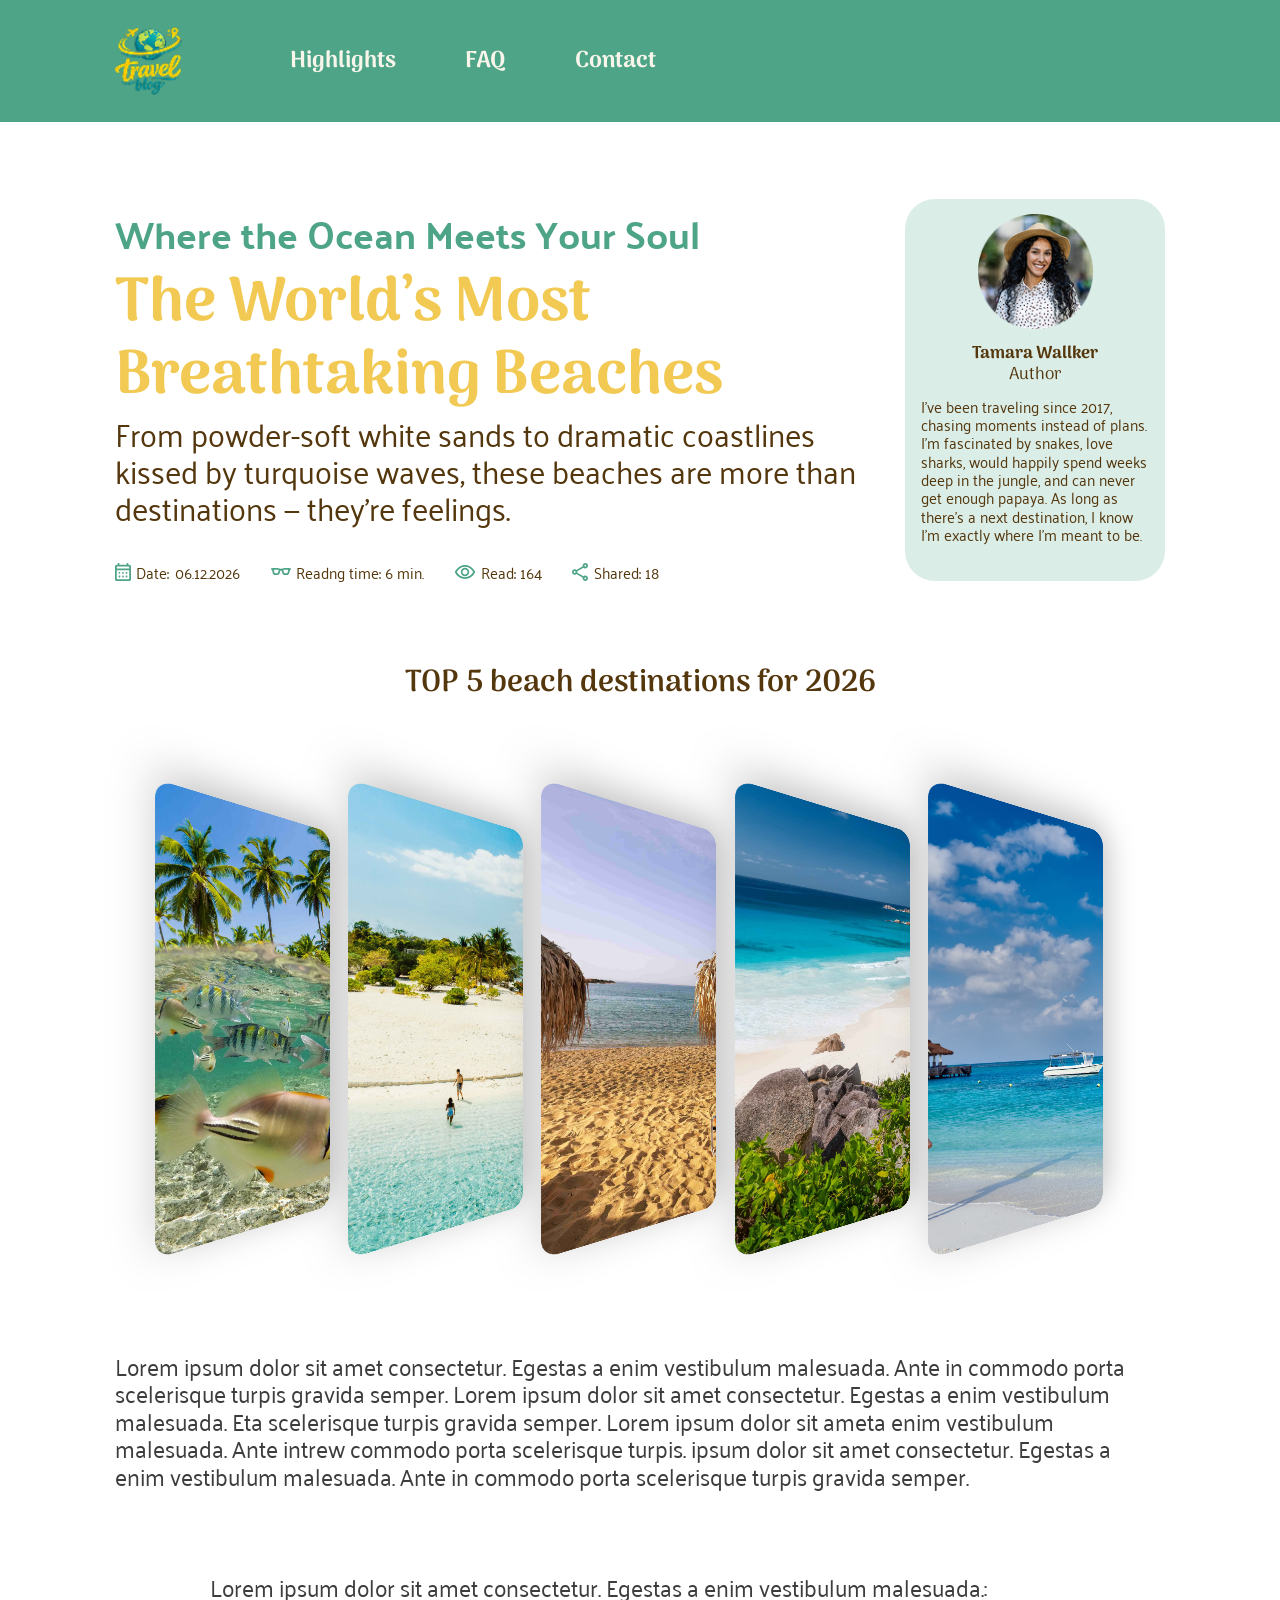
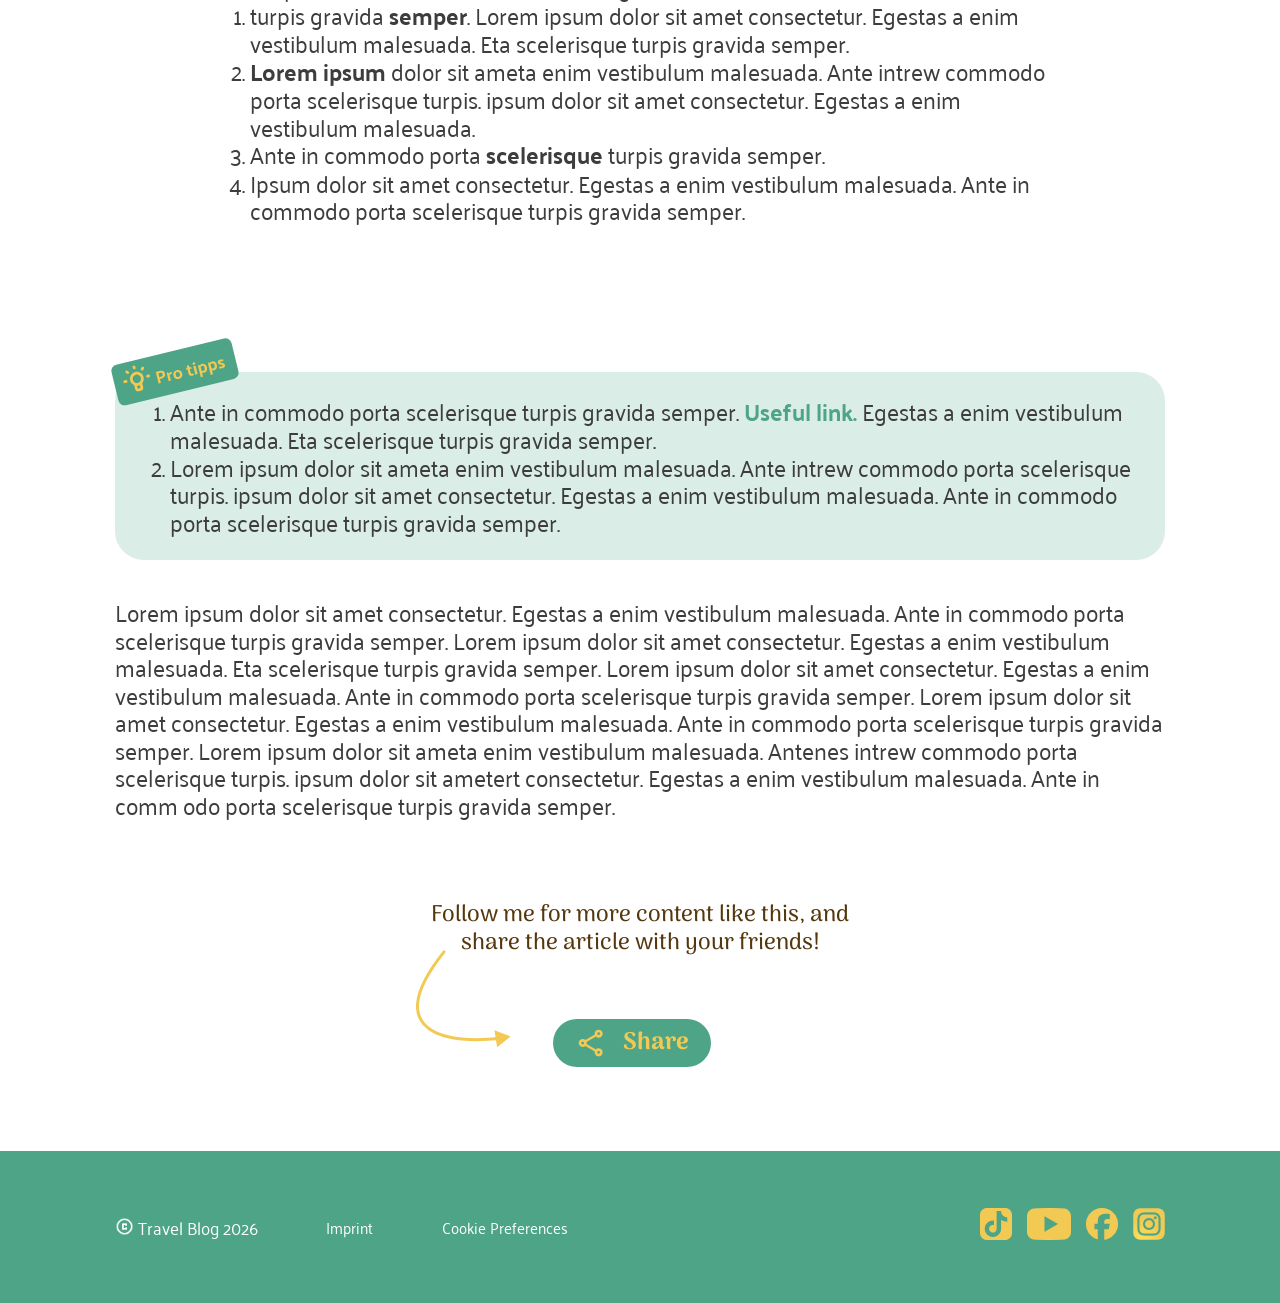
==== commit a63fb4bf: "compress images" ====
--- a/article_1.html
+++ b/article_1.html
@@ -6,7 +6,7 @@
     <meta name="viewport" content="width=device-width, initial-scale=1.0">
     <link rel="stylesheet" href="./style.css">
     <link rel="stylesheet" href="./fonts.css">
-    <link rel="icon" type="image/x-icon" href="./assets/icons/logo.svg">
+    <link rel="icon" type="image/x-icon" href="./assets/icons/logo.png">
     <title>Article 1 / Carousel</title>
 </head>
 
@@ -14,7 +14,7 @@
     <header class="site-header">
         <div class="site-header_content">
             <a href="./index.html" class="logo">
-                <img src="./assets/icons/logo.svg" alt="Blog Logo">
+                <img src="./assets/icons/logo.png" alt="Blog Logo">
             </a>
 
             <nav class="site-nav">
--- a/style.css
+++ b/style.css
@@ -11,14 +11,6 @@
 .site-header {
     background-color: rgba(78, 164, 135, 1);
     width: 100%;
-}
-
-.site-header_content {
-    height: 8rem;
-    padding: 0 7.5rem;
-    display: flex;
-    align-items: center;
-    gap: 7rem;
 }
 
 .site-nav a:hover {
@@ -190,7 +182,9 @@
 .author_section,
 .carousel_section,
 .text_section,
+.rain_section,
 .follow_section,
+.article-video,
 footer {
     padding: 0rem max(calc(50% - 720px), 0rem);
 }
@@ -397,18 +391,10 @@
 }
 
 .faq_container {
-    width: 75rem;
+    width: 100%;
     border: solid 0px;
     border-radius: 0.75rem;
     padding: 1rem 0.875rem;
-}
-
-.faq_container>summary {
-    list-style: none;
-    display: flex;
-    justify-content: space-between;
-    align-items: center;
-    cursor: pointer;
 }
 
 details {
@@ -419,14 +405,6 @@
     padding: 1rem 0.875rem;
 }
 
-details>summary {
-    list-style: none;
-    display: flex;
-    justify-content: space-between;
-    align-items: center;
-    height: 1.813rem;
-}
-
 details>summary>h4 {
     font-family: Palanquin;
     font-size: 1.5rem;
@@ -454,7 +432,9 @@
 }
 
 .faq {
-    padding: 7.813rem 7.5rem;
+    padding: 5rem 1.25rem;
+    ;
+    gap: 2rem;
     display: flex;
     flex-direction: column;
     justify-content: center;
@@ -507,8 +487,6 @@
 }
 
 .contact_form {
-    height: 37.375rem;
-    width: 68.75rem;
     display: flex;
     flex-direction: column;
     align-items: center;
@@ -576,6 +554,15 @@
 
 .slider_b_buttons_wrapper label {
     margin: 2.75rem 0;
+}
+
+.privacy_policy_label {
+    font-family: 'Palanquin';
+    font-weight: 400;
+    font-size: 15px;
+    line-height: 120%;
+    color: #54370D;
+    padding: 2rem;
 }
 
 .privacy_policy {
@@ -858,6 +845,7 @@
     align-items: center;
     flex-direction: column;
     gap: 3rem;
+    margin: 0 7.5rem;
     margin-top: 5.5rem;
 }
 
@@ -895,8 +883,8 @@
 
 .share_wrapper {
     display: flex;
-    margin-left: 9.25rem;
-
+    margin-left: 7.25rem;
+    margin-top: 1rem;
 }
 
 @keyframes fade_out {
@@ -907,7 +895,7 @@
     to {
         opacity: 0%;
         width: 0;
-        display: none;
+        margin-left: -10px;
     }
 }
 
@@ -925,11 +913,11 @@
 
 @keyframes less_margin {
     from {
-        margin-left: 9.25rem;
+        margin-left: 7.25rem;
     }
 
     to {
-        margin-left:5.5rem;
+        margin-left: 5.5rem;
     }
 }
 
@@ -980,14 +968,7 @@
 }
 
 /*==================================ARTICLE 3===================================*/
-
-.site-header {
-    background-color: rgba(78, 164, 135, 1);
-    width: 100%;
-}
-
 .site-header_content {
-    max-width: 1440px;
     margin: 0 auto;
     height: 8rem;
     padding: 0 7.5rem;
@@ -1148,18 +1129,26 @@
 }
 
 .rain_section {
-    margin: 0 auto;
-
-    padding: 0 7.5rem 5rem 7.5rem;
+    margin: 88px 7.5rem;
     display: flex;
     flex-direction: column;
     align-items: center;
 }
 
-.rain_section>h4 {
-    font-family: Arima;
+.rain_div {
+    display: flex;
+    gap: 2rem;
+    flex-direction: column;
+    text-align: center;
+}
+
+.rain_div>img {
+    width: 100%;
+}
+
+.rain_div>h4 {
+    font-family: 'Arima';
     font-weight: 600;
-    font-style: SemiBold;
     font-size: 2rem;
     line-height: 120%;
     color: #54370d;
@@ -1167,55 +1156,52 @@
 
 
 .rain_section>p {
-    height: 10.875rem;
-    width: 75rem;
-    font-family: Palanquin;
-    font-weight: 25rem;
-    font-style: Regular;
+    margin-top: 4rem;
+    margin-bottom: 5rem;
+    font-family: 'Palanquin';
+    font-weight: 400;
     font-size: 1.5rem;
     line-height: 120%;
     color: #3d3d3d;
+    padding: 0 1rem;
 }
 
 .graphics_content {
-    width: 69.875rem;
-    height: 45.438;
-    margin: 0 auto;
-    display: flex;
-    flex-direction: row;
-    gap: 5rem;
+    display: flex;
+    justify-content: center;
+    gap: 80px;
 }
 
 .graphics_info {
     display: flex;
+    padding: 1rem;
     flex-direction: column;
     justify-content: space-between;
     align-items: center;
-    height: 45.438rem;
-    width: 32.438rem;
+    gap: 24px;
+    width: 38%;
 }
 
 .graphics_info>h4 {
-    font-family: Arima;
+    font-family: 'Arima';
     font-weight: 600;
-    font-style: SemiBold;
     font-size: 2rem;
     line-height: 120%;
     color: #54370d;
+    text-align: center;
 }
 
 .graphics_info>p {
-    font-family: Palanquin;
+    font-family: 'Palanquin';
     font-weight: 400;
-    font-style: Regular;
     font-size: 1.5rem;
     line-height: 120%;
     color: #3d3d3d;
 }
 
 .graphics_info>img {
-    width: 32.438rem;
-    height: 29.438rem;
+    max-width: 100%;
+    height: auto;
 }
 
 .section_button {
@@ -1251,14 +1237,12 @@
 
 .article-video {
     position: relative;
-    width: 931px;
-    height: 520px;
-    margin: 137px auto;
+    margin: 5.5rem 15.875rem;
+    overflow: hidden;
+}
+
+.article-video>img {
     border-radius: 53px;
-    overflow: hidden;
-}
-
-.article-video img {
     width: 100%;
     height: 100%;
     object-fit: cover;
@@ -1272,7 +1256,6 @@
     width: 146px;
     height: 146px;
     transform: translate(-50%, -50%);
-
     object-fit: contain;
     pointer-events: none;
     max-width: 146px;
@@ -1308,6 +1291,48 @@
 
     .nav-bar a:not(.call-button) {
         display: none;
+    }
+
+    .graphics_content {
+        flex-direction: column;
+        align-items: center;
+    }
+
+    .graphics_info {
+        width: 100%;
+    }
+
+    .article-video {
+        margin: 2rem 3rem;
+    }
+
+    .article-video>img {
+        border-radius: 20px;
+    }
+
+    .article-video>img.play-button {
+        height: 10rem;
+        width: 10rem;
+    }
+
+    .follow_section {
+        margin: 0 1.25rem;
+    }
+
+    .graphics_content {
+        gap: 2rem;
+    }
+
+    .rain_section {
+        margin: 3rem 1.25rem;
+    }
+
+    .rain_section>p {
+        margin: 2rem 0;
+    }
+
+    .text_section{
+        margin-top: 3rem;
     }
 }
 
@@ -1637,6 +1662,14 @@
     .mobile_nav img {
         height: 35px;
     }
+
+    .form {
+        padding: 1rem;
+    }
+
+    .input_div {
+        flex-direction: column;
+    }
 }
 
 @media screen and (max-width: 512px) {
@@ -1658,4 +1691,4 @@
         font-size: clamp(0.625rem, -0.1023rem + 3.6364vw, 0.75rem);
         /*min 10px max 12px min 320px max 375px*/
     }
-}
+}
